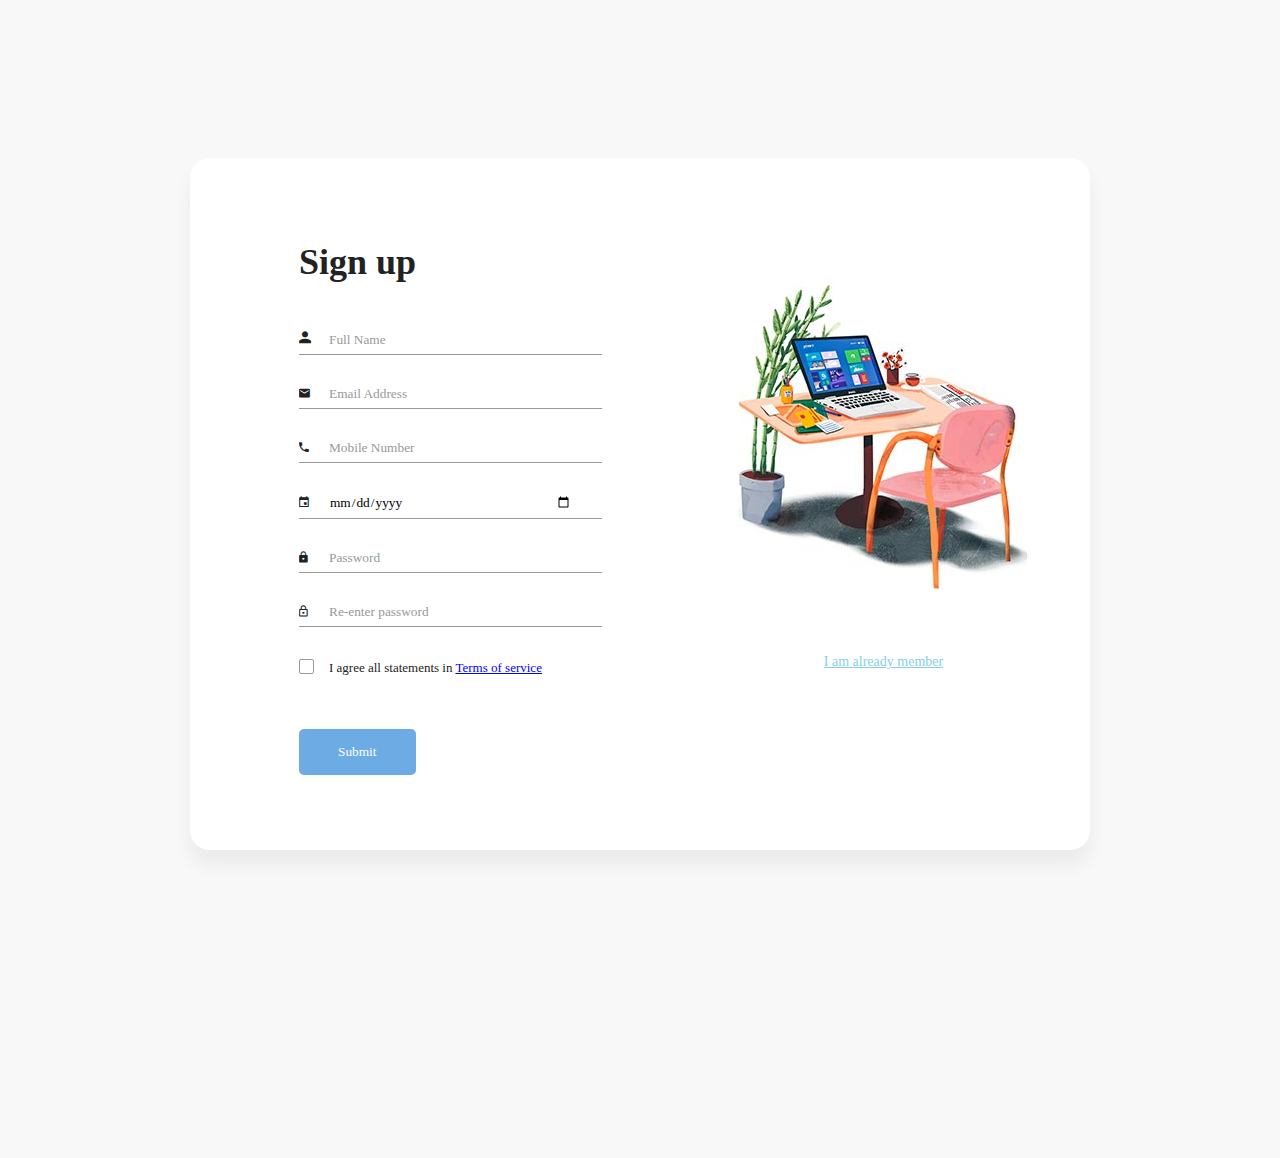
==== index.html @ f8e98ba4 "Rename index1.html to index.html" ====
<!DOCTYPE html>
<html lang="en">
<head>
    <meta charset="UTF-8">
    <meta name="viewport" content="width=device-width, initial-scale=1.0">
    <meta http-equiv="X-UA-Compatible" content="ie=edge">
    <title>Sign Up Form</title>

    
    <link rel="stylesheet" href="fonts/material-icon/css/material-design-iconic-font.min.css">
    
    
    <link rel="stylesheet" href="css/style.css">
   
</head>
<body>
   
    <div class="main">
        <section class="signup">
            <div class="container">
                <div class="signup-content">
                    <div class="signup-form">
                        <h2 class="form-title">Sign up</h2>
                        <form name="register-form"  class="register-form" id="register-form">
                            <div class="form-group" >
                                <label for="name"><i class="zmdi zmdi-account material-icons-name"></i></label>
                                <input type="text" name="name" id="name" placeholder="Full Name"  />
                            </div>
                           
                            <div class="form-group">
                                <label for="email"><i class="zmdi zmdi-email"></i></label>
                                <input type="email" name="email" id="email" placeholder="Email Address"/>
                            </div>
                            <div class="form-group">
                                <label for="number"><i class="zmdi zmdi-phone"></i></label>
                                <input type="number" name="number" id="number" placeholder="Mobile Number"/>
                            </div>
                            <div class="form-group">
                                <label for="date"><i class="zmdi zmdi-calendar"></i></label>
                                <input type="date"   name="date" id="date" placeholder="Date of birth" />
                            </div>
                            <div class="form-group">
                                <label for="pass"><i class="zmdi zmdi-lock"></i></label>
                                <input type="password" name="pass" id="pass" placeholder="Password" />
                            </div>
                            <div class="form-group">
                                <label for="re-pass"><i class="zmdi zmdi-lock-outline"></i></label>
                                <input type="password" name="re_pass" id="re_pass" placeholder="Re-enter password"  />
                            </div>
                            
                            <div class="form-group">
                                <input type="checkbox" name="agree-term" id="agree-term" class="agree-term"/>
                                <label for="agree-term" class="label-agree-term"><span><span></span></span>I agree all statements in  <a href="terms.html" class="term-service">Terms of service</a></label>
                            </div>
                            <div class="form-group form-button">
                                
                                <input type="submit" name="signup" id="signup" class="form-submit"  value="Submit"  onclick="myFunction()"/>
                                
                            </div>
                        </form>
                    </div>
                    <div class="signup-image">
                        <figure><img src="images/signup-image.jpg" alt="sing up image"></figure>
                        <a href="login.html" class="signup-image-link">I am already member</a>
                    </div>
                </div>
            </div>
        </section>
    </div>

    <!-- JS -->
    <script>
        function myFunction()
        {
           
        var name = document.getElementById("name");
        var email = document.getElementById("email");
        var number=document.getElementById("number");
        var terms=document.getElementById("date");
        var password = document.getElementById("pass");
        var repassword= document.getElementById("re_pass");
        var terms= document.getElementById("agree-term");
       
        if (name.value == "") 
        {
            alert("Please enter your name.");
            name.focus();
            event.preventDefault();
        }
        else if (email.value == "") 
        {
        alert("Please enter a valid e-mail address.");
            email.focus();
            event.preventDefault();
        }
        else if (number.value == "") 
        {
        alert("Please enter your mobile.");
            email.focus();
            event.preventDefault();
        }
        else if (number.value.length>10) 
        {
        alert("Please enter a valid mobile number.");
            email.focus();
            event.preventDefault();
        }
        else if (number.value.length<10) 
        {
        alert("Please enter a valid mobile number.");
            email.focus();
            event.preventDefault();
        }
        else if (date.value == "") 
        {
        alert("Please enter date of birth.");
            email.focus();
            event.preventDefault();
        }
        else if (password.value == "") 
        {
            alert("Please enter your password");
            password.focus();
            event.preventDefault();
        }
        else if (repassword.value == "") 
        {
            alert("Please enter your repassword");
            repassword.focus();
            event.preventDefault();
        }
       else if(password.value.length<6)
        {
            alert("Password length must be atleast 8 characters");
            repassword.focus(); 
            event.preventDefault(); 
        }
        else if(password.value!=repassword.value)  
        {   
            alert("Passwords did not match");
            repassword.focus(); 
            event.preventDefault();
        }
        else if(!terms.checked)
        {
            alert('Please accept the terms & service');
            repassword.focus(); 
            event.preventDefault();
        }
       else
        {   

            alert("Welcome "+name.value+", Account created successfully....!");
        }  
    }  
      
    
    </script>
    
</body>
</html>
---- fonts/material-icon/css/material-design-iconic-font.min.css ----
@font-face{font-family:Material-Design-Iconic-Font;src:url(../fonts/Material-Design-Iconic-Font.woff2?v=2.2.0) format('woff2'),url(../fonts/Material-Design-Iconic-Font.woff?v=2.2.0) format('woff'),url(../fonts/Material-Design-Iconic-Font.ttf?v=2.2.0) format('truetype')}.zmdi{display:inline-block;font:normal normal normal 14px/1 'Material-Design-Iconic-Font';font-size:inherit;text-rendering:auto;-webkit-font-smoothing:antialiased;-moz-osx-font-smoothing:grayscale}.zmdi-hc-lg{font-size:1.33333333em;line-height:.75em;vertical-align:-15%}.zmdi-hc-2x{font-size:2em}.zmdi-hc-3x{font-size:3em}.zmdi-hc-4x{font-size:4em}.zmdi-hc-5x{font-size:5em}.zmdi-hc-fw{width:1.28571429em;text-align:center}.zmdi-hc-ul{padding-left:0;margin-left:2.14285714em;list-style-type:none}.zmdi-hc-ul>li{position:relative}.zmdi-hc-li{position:absolute;left:-2.14285714em;width:2.14285714em;top:.14285714em;text-align:center}.zmdi-hc-li.zmdi-hc-lg{left:-1.85714286em}.zmdi-hc-border{padding:.1em .25em;border:solid .1em #9e9e9e;border-radius:2px}.zmdi-hc-border-circle{padding:.1em .25em;border:solid .1em #9e9e9e;border-radius:50%}.zmdi.pull-left{float:left;margin-right:.15em}.zmdi.pull-right{float:right;margin-left:.15em}.zmdi-hc-spin{-webkit-animation:zmdi-spin 1.5s infinite linear;animation:zmdi-spin 1.5s infinite linear}.zmdi-hc-spin-reverse{-webkit-animation:zmdi-spin-reverse 1.5s infinite linear;animation:zmdi-spin-reverse 1.5s infinite linear}@-webkit-keyframes zmdi-spin{0%{-webkit-transform:rotate(0deg);transform:rotate(0deg)}100%{-webkit-transform:rotate(359deg);transform:rotate(359deg)}}@keyframes zmdi-spin{0%{-webkit-transform:rotate(0deg);transform:rotate(0deg)}100%{-webkit-transform:rotate(359deg);transform:rotate(359deg)}}@-webkit-keyframes zmdi-spin-reverse{0%{-webkit-transform:rotate(0deg);transform:rotate(0deg)}100%{-webkit-transform:rotate(-359deg);transform:rotate(-359deg)}}@keyframes zmdi-spin-reverse{0%{-webkit-transform:rotate(0deg);transform:rotate(0deg)}100%{-webkit-transform:rotate(-359deg);transform:rotate(-359deg)}}.zmdi-hc-rotate-90{-webkit-transform:rotate(90deg);-ms-transform:rotate(90deg);transform:rotate(90deg)}.zmdi-hc-rotate-180{-webkit-transform:rotate(180deg);-ms-transform:rotate(180deg);transform:rotate(180deg)}.zmdi-hc-rotate-270{-webkit-transform:rotate(270deg);-ms-transform:rotate(270deg);transform:rotate(270deg)}.zmdi-hc-flip-horizontal{-webkit-transform:scale(-1,1);-ms-transform:scale(-1,1);transform:scale(-1,1)}.zmdi-hc-flip-vertical{-webkit-transform:scale(1,-1);-ms-transform:scale(1,-1);transform:scale(1,-1)}.zmdi-hc-stack{position:relative;display:inline-block;width:2em;height:2em;line-height:2em;vertical-align:middle}.zmdi-hc-stack-1x,.zmdi-hc-stack-2x{position:absolute;left:0;width:100%;text-align:center}.zmdi-hc-stack-1x{line-height:inherit}.zmdi-hc-stack-2x{font-size:2em}.zmdi-hc-inverse{color:#fff}.zmdi-3d-rotation:before{content:'\f101'}.zmdi-airplane-off:before{content:'\f102'}.zmdi-airplane:before{content:'\f103'}.zmdi-album:before{content:'\f104'}.zmdi-archive:before{content:'\f105'}.zmdi-assignment-account:before{content:'\f106'}.zmdi-assignment-alert:before{content:'\f107'}.zmdi-assignment-check:before{content:'\f108'}.zmdi-assignment-o:before{content:'\f109'}.zmdi-assignment-return:before{content:'\f10a'}.zmdi-assignment-returned:before{content:'\f10b'}.zmdi-assignment:before{content:'\f10c'}.zmdi-attachment-alt:before{content:'\f10d'}.zmdi-attachment:before{content:'\f10e'}.zmdi-audio:before{content:'\f10f'}.zmdi-badge-check:before{content:'\f110'}.zmdi-balance-wallet:before{content:'\f111'}.zmdi-balance:before{content:'\f112'}.zmdi-battery-alert:before{content:'\f113'}.zmdi-battery-flash:before{content:'\f114'}.zmdi-battery-unknown:before{content:'\f115'}.zmdi-battery:before{content:'\f116'}.zmdi-bike:before{content:'\f117'}.zmdi-block-alt:before{content:'\f118'}.zmdi-block:before{content:'\f119'}.zmdi-boat:before{content:'\f11a'}.zmdi-book-image:before{content:'\f11b'}.zmdi-book:before{content:'\f11c'}.zmdi-bookmark-outline:before{content:'\f11d'}.zmdi-bookmark:before{content:'\f11e'}.zmdi-brush:before{content:'\f11f'}.zmdi-bug:before{content:'\f120'}.zmdi-bus:before{content:'\f121'}.zmdi-cake:before{content:'\f122'}.zmdi-car-taxi:before{content:'\f123'}.zmdi-car-wash:before{content:'\f124'}.zmdi-car:before{content:'\f125'}.zmdi-card-giftcard:before{content:'\f126'}.zmdi-card-membership:before{content:'\f127'}.zmdi-card-travel:before{content:'\f128'}.zmdi-card:before{content:'\f129'}.zmdi-case-check:before{content:'\f12a'}.zmdi-case-download:before{content:'\f12b'}.zmdi-case-play:before{content:'\f12c'}.zmdi-case:before{content:'\f12d'}.zmdi-cast-connected:before{content:'\f12e'}.zmdi-cast:before{content:'\f12f'}.zmdi-chart-donut:before{content:'\f130'}.zmdi-chart:before{content:'\f131'}.zmdi-city-alt:before{content:'\f132'}.zmdi-city:before{content:'\f133'}.zmdi-close-circle-o:before{content:'\f134'}.zmdi-close-circle:before{content:'\f135'}.zmdi-close:before{content:'\f136'}.zmdi-cocktail:before{content:'\f137'}.zmdi-code-setting:before{content:'\f138'}.zmdi-code-smartphone:before{content:'\f139'}.zmdi-code:before{content:'\f13a'}.zmdi-coffee:before{content:'\f13b'}.zmdi-collection-bookmark:before{content:'\f13c'}.zmdi-collection-case-play:before{content:'\f13d'}.zmdi-collection-folder-image:before{content:'\f13e'}.zmdi-collection-image-o:before{content:'\f13f'}.zmdi-collection-image:before{content:'\f140'}.zmdi-collection-item-1:before{content:'\f141'}.zmdi-collection-item-2:before{content:'\f142'}.zmdi-collection-item-3:before{content:'\f143'}.zmdi-collection-item-4:before{content:'\f144'}.zmdi-collection-item-5:before{content:'\f145'}.zmdi-collection-item-6:before{content:'\f146'}.zmdi-collection-item-7:before{content:'\f147'}.zmdi-collection-item-8:before{content:'\f148'}.zmdi-collection-item-9-plus:before{content:'\f149'}.zmdi-collection-item-9:before{content:'\f14a'}.zmdi-collection-item:before{content:'\f14b'}.zmdi-collection-music:before{content:'\f14c'}.zmdi-collection-pdf:before{content:'\f14d'}.zmdi-collection-plus:before{content:'\f14e'}.zmdi-collection-speaker:before{content:'\f14f'}.zmdi-collection-text:before{content:'\f150'}.zmdi-collection-video:before{content:'\f151'}.zmdi-compass:before{content:'\f152'}.zmdi-cutlery:before{content:'\f153'}.zmdi-delete:before{content:'\f154'}.zmdi-dialpad:before{content:'\f155'}.zmdi-dns:before{content:'\f156'}.zmdi-drink:before{content:'\f157'}.zmdi-edit:before{content:'\f158'}.zmdi-email-open:before{content:'\f159'}.zmdi-email:before{content:'\f15a'}.zmdi-eye-off:before{content:'\f15b'}.zmdi-eye:before{content:'\f15c'}.zmdi-eyedropper:before{content:'\f15d'}.zmdi-favorite-outline:before{content:'\f15e'}.zmdi-favorite:before{content:'\f15f'}.zmdi-filter-list:before{content:'\f160'}.zmdi-fire:before{content:'\f161'}.zmdi-flag:before{content:'\f162'}.zmdi-flare:before{content:'\f163'}.zmdi-flash-auto:before{content:'\f164'}.zmdi-flash-off:before{content:'\f165'}.zmdi-flash:before{content:'\f166'}.zmdi-flip:before{content:'\f167'}.zmdi-flower-alt:before{content:'\f168'}.zmdi-flower:before{content:'\f169'}.zmdi-font:before{content:'\f16a'}.zmdi-fullscreen-alt:before{content:'\f16b'}.zmdi-fullscreen-exit:before{content:'\f16c'}.zmdi-fullscreen:before{content:'\f16d'}.zmdi-functions:before{content:'\f16e'}.zmdi-gas-station:before{content:'\f16f'}.zmdi-gesture:before{content:'\f170'}.zmdi-globe-alt:before{content:'\f171'}.zmdi-globe-lock:before{content:'\f172'}.zmdi-globe:before{content:'\f173'}.zmdi-graduation-cap:before{content:'\f174'}.zmdi-home:before{content:'\f175'}.zmdi-hospital-alt:before{content:'\f176'}.zmdi-hospital:before{content:'\f177'}.zmdi-hotel:before{content:'\f178'}.zmdi-hourglass-alt:before{content:'\f179'}.zmdi-hourglass-outline:before{content:'\f17a'}.zmdi-hourglass:before{content:'\f17b'}.zmdi-http:before{content:'\f17c'}.zmdi-image-alt:before{content:'\f17d'}.zmdi-image-o:before{content:'\f17e'}.zmdi-image:before{content:'\f17f'}.zmdi-inbox:before{content:'\f180'}.zmdi-invert-colors-off:before{content:'\f181'}.zmdi-invert-colors:before{content:'\f182'}.zmdi-key:before{content:'\f183'}.zmdi-label-alt-outline:before{content:'\f184'}.zmdi-label-alt:before{content:'\f185'}.zmdi-label-heart:before{content:'\f186'}.zmdi-label:before{content:'\f187'}.zmdi-labels:before{content:'\f188'}.zmdi-lamp:before{content:'\f189'}.zmdi-landscape:before{content:'\f18a'}.zmdi-layers-off:before{content:'\f18b'}.zmdi-layers:before{content:'\f18c'}.zmdi-library:before{content:'\f18d'}.zmdi-link:before{content:'\f18e'}.zmdi-lock-open:before{content:'\f18f'}.zmdi-lock-outline:before{content:'\f190'}.zmdi-lock:before{content:'\f191'}.zmdi-mail-reply-all:before{content:'\f192'}.zmdi-mail-reply:before{content:'\f193'}.zmdi-mail-send:before{content:'\f194'}.zmdi-mall:before{content:'\f195'}.zmdi-map:before{content:'\f196'}.zmdi-menu:before{content:'\f197'}.zmdi-money-box:before{content:'\f198'}.zmdi-money-off:before{content:'\f199'}.zmdi-money:before{content:'\f19a'}.zmdi-more-vert:before{content:'\f19b'}.zmdi-more:before{content:'\f19c'}.zmdi-movie-alt:before{content:'\f19d'}.zmdi-movie:before{content:'\f19e'}.zmdi-nature-people:before{content:'\f19f'}.zmdi-nature:before{content:'\f1a0'}.zmdi-navigation:before{content:'\f1a1'}.zmdi-open-in-browser:before{content:'\f1a2'}.zmdi-open-in-new:before{content:'\f1a3'}.zmdi-palette:before{content:'\f1a4'}.zmdi-parking:before{content:'\f1a5'}.zmdi-pin-account:before{content:'\f1a6'}.zmdi-pin-assistant:before{content:'\f1a7'}.zmdi-pin-drop:before{content:'\f1a8'}.zmdi-pin-help:before{content:'\f1a9'}.zmdi-pin-off:before{content:'\f1aa'}.zmdi-pin:before{content:'\f1ab'}.zmdi-pizza:before{content:'\f1ac'}.zmdi-plaster:before{content:'\f1ad'}.zmdi-power-setting:before{content:'\f1ae'}.zmdi-power:before{content:'\f1af'}.zmdi-print:before{content:'\f1b0'}.zmdi-puzzle-piece:before{content:'\f1b1'}.zmdi-quote:before{content:'\f1b2'}.zmdi-railway:before{content:'\f1b3'}.zmdi-receipt:before{content:'\f1b4'}.zmdi-refresh-alt:before{content:'\f1b5'}.zmdi-refresh-sync-alert:before{content:'\f1b6'}.zmdi-refresh-sync-off:before{content:'\f1b7'}.zmdi-refresh-sync:before{content:'\f1b8'}.zmdi-refresh:before{content:'\f1b9'}.zmdi-roller:before{content:'\f1ba'}.zmdi-ruler:before{content:'\f1bb'}.zmdi-scissors:before{content:'\f1bc'}.zmdi-screen-rotation-lock:before{content:'\f1bd'}.zmdi-screen-rotation:before{content:'\f1be'}.zmdi-search-for:before{content:'\f1bf'}.zmdi-search-in-file:before{content:'\f1c0'}.zmdi-search-in-page:before{content:'\f1c1'}.zmdi-search-replace:before{content:'\f1c2'}.zmdi-search:before{content:'\f1c3'}.zmdi-seat:before{content:'\f1c4'}.zmdi-settings-square:before{content:'\f1c5'}.zmdi-settings:before{content:'\f1c6'}.zmdi-shield-check:before{content:'\f1c7'}.zmdi-shield-security:before{content:'\f1c8'}.zmdi-shopping-basket:before{content:'\f1c9'}.zmdi-shopping-cart-plus:before{content:'\f1ca'}.zmdi-shopping-cart:before{content:'\f1cb'}.zmdi-sign-in:before{content:'\f1cc'}.zmdi-sort-amount-asc:before{content:'\f1cd'}.zmdi-sort-amount-desc:before{content:'\f1ce'}.zmdi-sort-asc:before{content:'\f1cf'}.zmdi-sort-desc:before{content:'\f1d0'}.zmdi-spellcheck:before{content:'\f1d1'}.zmdi-storage:before{content:'\f1d2'}.zmdi-store-24:before{content:'\f1d3'}.zmdi-store:before{content:'\f1d4'}.zmdi-subway:before{content:'\f1d5'}.zmdi-sun:before{content:'\f1d6'}.zmdi-tab-unselected:before{content:'\f1d7'}.zmdi-tab:before{content:'\f1d8'}.zmdi-tag-close:before{content:'\f1d9'}.zmdi-tag-more:before{content:'\f1da'}.zmdi-tag:before{content:'\f1db'}.zmdi-thumb-down:before{content:'\f1dc'}.zmdi-thumb-up-down:before{content:'\f1dd'}.zmdi-thumb-up:before{content:'\f1de'}.zmdi-ticket-star:before{content:'\f1df'}.zmdi-toll:before{content:'\f1e0'}.zmdi-toys:before{content:'\f1e1'}.zmdi-traffic:before{content:'\f1e2'}.zmdi-translate:before{content:'\f1e3'}.zmdi-triangle-down:before{content:'\f1e4'}.zmdi-triangle-up:before{content:'\f1e5'}.zmdi-truck:before{content:'\f1e6'}.zmdi-turning-sign:before{content:'\f1e7'}.zmdi-wallpaper:before{content:'\f1e8'}.zmdi-washing-machine:before{content:'\f1e9'}.zmdi-window-maximize:before{content:'\f1ea'}.zmdi-window-minimize:before{content:'\f1eb'}.zmdi-window-restore:before{content:'\f1ec'}.zmdi-wrench:before{content:'\f1ed'}.zmdi-zoom-in:before{content:'\f1ee'}.zmdi-zoom-out:before{content:'\f1ef'}.zmdi-alert-circle-o:before{content:'\f1f0'}.zmdi-alert-circle:before{content:'\f1f1'}.zmdi-alert-octagon:before{content:'\f1f2'}.zmdi-alert-polygon:before{content:'\f1f3'}.zmdi-alert-triangle:before{content:'\f1f4'}.zmdi-help-outline:before{content:'\f1f5'}.zmdi-help:before{content:'\f1f6'}.zmdi-info-outline:before{content:'\f1f7'}.zmdi-info:before{content:'\f1f8'}.zmdi-notifications-active:before{content:'\f1f9'}.zmdi-notifications-add:before{content:'\f1fa'}.zmdi-notifications-none:before{content:'\f1fb'}.zmdi-notifications-off:before{content:'\f1fc'}.zmdi-notifications-paused:before{content:'\f1fd'}.zmdi-notifications:before{content:'\f1fe'}.zmdi-account-add:before{content:'\f1ff'}.zmdi-account-box-mail:before{content:'\f200'}.zmdi-account-box-o:before{content:'\f201'}.zmdi-account-box-phone:before{content:'\f202'}.zmdi-account-box:before{content:'\f203'}.zmdi-account-calendar:before{content:'\f204'}.zmdi-account-circle:before{content:'\f205'}.zmdi-account-o:before{content:'\f206'}.zmdi-account:before{content:'\f207'}.zmdi-accounts-add:before{content:'\f208'}.zmdi-accounts-alt:before{content:'\f209'}.zmdi-accounts-list-alt:before{content:'\f20a'}.zmdi-accounts-list:before{content:'\f20b'}.zmdi-accounts-outline:before{content:'\f20c'}.zmdi-accounts:before{content:'\f20d'}.zmdi-face:before{content:'\f20e'}.zmdi-female:before{content:'\f20f'}.zmdi-male-alt:before{content:'\f210'}.zmdi-male-female:before{content:'\f211'}.zmdi-male:before{content:'\f212'}.zmdi-mood-bad:before{content:'\f213'}.zmdi-mood:before{content:'\f214'}.zmdi-run:before{content:'\f215'}.zmdi-walk:before{content:'\f216'}.zmdi-cloud-box:before{content:'\f217'}.zmdi-cloud-circle:before{content:'\f218'}.zmdi-cloud-done:before{content:'\f219'}.zmdi-cloud-download:before{content:'\f21a'}.zmdi-cloud-off:before{content:'\f21b'}.zmdi-cloud-outline-alt:before{content:'\f21c'}.zmdi-cloud-outline:before{content:'\f21d'}.zmdi-cloud-upload:before{content:'\f21e'}.zmdi-cloud:before{content:'\f21f'}.zmdi-download:before{content:'\f220'}.zmdi-file-plus:before{content:'\f221'}.zmdi-file-text:before{content:'\f222'}.zmdi-file:before{content:'\f223'}.zmdi-folder-outline:before{content:'\f224'}.zmdi-folder-person:before{content:'\f225'}.zmdi-folder-star-alt:before{content:'\f226'}.zmdi-folder-star:before{content:'\f227'}.zmdi-folder:before{content:'\f228'}.zmdi-gif:before{content:'\f229'}.zmdi-upload:before{content:'\f22a'}.zmdi-border-all:before{content:'\f22b'}.zmdi-border-bottom:before{content:'\f22c'}.zmdi-border-clear:before{content:'\f22d'}.zmdi-border-color:before{content:'\f22e'}.zmdi-border-horizontal:before{content:'\f22f'}.zmdi-border-inner:before{content:'\f230'}.zmdi-border-left:before{content:'\f231'}.zmdi-border-outer:before{content:'\f232'}.zmdi-border-right:before{content:'\f233'}.zmdi-border-style:before{content:'\f234'}.zmdi-border-top:before{content:'\f235'}.zmdi-border-vertical:before{content:'\f236'}.zmdi-copy:before{content:'\f237'}.zmdi-crop:before{content:'\f238'}.zmdi-format-align-center:before{content:'\f239'}.zmdi-format-align-justify:before{content:'\f23a'}.zmdi-format-align-left:before{content:'\f23b'}.zmdi-format-align-right:before{content:'\f23c'}.zmdi-format-bold:before{content:'\f23d'}.zmdi-format-clear-all:before{content:'\f23e'}.zmdi-format-clear:before{content:'\f23f'}.zmdi-format-color-fill:before{content:'\f240'}.zmdi-format-color-reset:before{content:'\f241'}.zmdi-format-color-text:before{content:'\f242'}.zmdi-format-indent-decrease:before{content:'\f243'}.zmdi-format-indent-increase:before{content:'\f244'}.zmdi-format-italic:before{content:'\f245'}.zmdi-format-line-spacing:before{content:'\f246'}.zmdi-format-list-bulleted:before{content:'\f247'}.zmdi-format-list-numbered:before{content:'\f248'}.zmdi-format-ltr:before{content:'\f249'}.zmdi-format-rtl:before{content:'\f24a'}.zmdi-format-size:before{content:'\f24b'}.zmdi-format-strikethrough-s:before{content:'\f24c'}.zmdi-format-strikethrough:before{content:'\f24d'}.zmdi-format-subject:before{content:'\f24e'}.zmdi-format-underlined:before{content:'\f24f'}.zmdi-format-valign-bottom:before{content:'\f250'}.zmdi-format-valign-center:before{content:'\f251'}.zmdi-format-valign-top:before{content:'\f252'}.zmdi-redo:before{content:'\f253'}.zmdi-select-all:before{content:'\f254'}.zmdi-space-bar:before{content:'\f255'}.zmdi-text-format:before{content:'\f256'}.zmdi-transform:before{content:'\f257'}.zmdi-undo:before{content:'\f258'}.zmdi-wrap-text:before{content:'\f259'}.zmdi-comment-alert:before{content:'\f25a'}.zmdi-comment-alt-text:before{content:'\f25b'}.zmdi-comment-alt:before{content:'\f25c'}.zmdi-comment-edit:before{content:'\f25d'}.zmdi-comment-image:before{content:'\f25e'}.zmdi-comment-list:before{content:'\f25f'}.zmdi-comment-more:before{content:'\f260'}.zmdi-comment-outline:before{content:'\f261'}.zmdi-comment-text-alt:before{content:'\f262'}.zmdi-comment-text:before{content:'\f263'}.zmdi-comment-video:before{content:'\f264'}.zmdi-comment:before{content:'\f265'}.zmdi-comments:before{content:'\f266'}.zmdi-check-all:before{content:'\f267'}.zmdi-check-circle-u:before{content:'\f268'}.zmdi-check-circle:before{content:'\f269'}.zmdi-check-square:before{content:'\f26a'}.zmdi-check:before{content:'\f26b'}.zmdi-circle-o:before{content:'\f26c'}.zmdi-circle:before{content:'\f26d'}.zmdi-dot-circle-alt:before{content:'\f26e'}.zmdi-dot-circle:before{content:'\f26f'}.zmdi-minus-circle-outline:before{content:'\f270'}.zmdi-minus-circle:before{content:'\f271'}.zmdi-minus-square:before{content:'\f272'}.zmdi-minus:before{content:'\f273'}.zmdi-plus-circle-o-duplicate:before{content:'\f274'}.zmdi-plus-circle-o:before{content:'\f275'}.zmdi-plus-circle:before{content:'\f276'}.zmdi-plus-square:before{content:'\f277'}.zmdi-plus:before{content:'\f278'}.zmdi-square-o:before{content:'\f279'}.zmdi-star-circle:before{content:'\f27a'}.zmdi-star-half:before{content:'\f27b'}.zmdi-star-outline:before{content:'\f27c'}.zmdi-star:before{content:'\f27d'}.zmdi-bluetooth-connected:before{content:'\f27e'}.zmdi-bluetooth-off:before{content:'\f27f'}.zmdi-bluetooth-search:before{content:'\f280'}.zmdi-bluetooth-setting:before{content:'\f281'}.zmdi-bluetooth:before{content:'\f282'}.zmdi-camera-add:before{content:'\f283'}.zmdi-camera-alt:before{content:'\f284'}.zmdi-camera-bw:before{content:'\f285'}.zmdi-camera-front:before{content:'\f286'}.zmdi-camera-mic:before{content:'\f287'}.zmdi-camera-party-mode:before{content:'\f288'}.zmdi-camera-rear:before{content:'\f289'}.zmdi-camera-roll:before{content:'\f28a'}.zmdi-camera-switch:before{content:'\f28b'}.zmdi-camera:before{content:'\f28c'}.zmdi-card-alert:before{content:'\f28d'}.zmdi-card-off:before{content:'\f28e'}.zmdi-card-sd:before{content:'\f28f'}.zmdi-card-sim:before{content:'\f290'}.zmdi-desktop-mac:before{content:'\f291'}.zmdi-desktop-windows:before{content:'\f292'}.zmdi-device-hub:before{content:'\f293'}.zmdi-devices-off:before{content:'\f294'}.zmdi-devices:before{content:'\f295'}.zmdi-dock:before{content:'\f296'}.zmdi-floppy:before{content:'\f297'}.zmdi-gamepad:before{content:'\f298'}.zmdi-gps-dot:before{content:'\f299'}.zmdi-gps-off:before{content:'\f29a'}.zmdi-gps:before{content:'\f29b'}.zmdi-headset-mic:before{content:'\f29c'}.zmdi-headset:before{content:'\f29d'}.zmdi-input-antenna:before{content:'\f29e'}.zmdi-input-composite:before{content:'\f29f'}.zmdi-input-hdmi:before{content:'\f2a0'}.zmdi-input-power:before{content:'\f2a1'}.zmdi-input-svideo:before{content:'\f2a2'}.zmdi-keyboard-hide:before{content:'\f2a3'}.zmdi-keyboard:before{content:'\f2a4'}.zmdi-laptop-chromebook:before{content:'\f2a5'}.zmdi-laptop-mac:before{content:'\f2a6'}.zmdi-laptop:before{content:'\f2a7'}.zmdi-mic-off:before{content:'\f2a8'}.zmdi-mic-outline:before{content:'\f2a9'}.zmdi-mic-setting:before{content:'\f2aa'}.zmdi-mic:before{content:'\f2ab'}.zmdi-mouse:before{content:'\f2ac'}.zmdi-network-alert:before{content:'\f2ad'}.zmdi-network-locked:before{content:'\f2ae'}.zmdi-network-off:before{content:'\f2af'}.zmdi-network-outline:before{content:'\f2b0'}.zmdi-network-setting:before{content:'\f2b1'}.zmdi-network:before{content:'\f2b2'}.zmdi-phone-bluetooth:before{content:'\f2b3'}.zmdi-phone-end:before{content:'\f2b4'}.zmdi-phone-forwarded:before{content:'\f2b5'}.zmdi-phone-in-talk:before{content:'\f2b6'}.zmdi-phone-locked:before{content:'\f2b7'}.zmdi-phone-missed:before{content:'\f2b8'}.zmdi-phone-msg:before{content:'\f2b9'}.zmdi-phone-paused:before{content:'\f2ba'}.zmdi-phone-ring:before{content:'\f2bb'}.zmdi-phone-setting:before{content:'\f2bc'}.zmdi-phone-sip:before{content:'\f2bd'}.zmdi-phone:before{content:'\f2be'}.zmdi-portable-wifi-changes:before{content:'\f2bf'}.zmdi-portable-wifi-off:before{content:'\f2c0'}.zmdi-portable-wifi:before{content:'\f2c1'}.zmdi-radio:before{content:'\f2c2'}.zmdi-reader:before{content:'\f2c3'}.zmdi-remote-control-alt:before{content:'\f2c4'}.zmdi-remote-control:before{content:'\f2c5'}.zmdi-router:before{content:'\f2c6'}.zmdi-scanner:before{content:'\f2c7'}.zmdi-smartphone-android:before{content:'\f2c8'}.zmdi-smartphone-download:before{content:'\f2c9'}.zmdi-smartphone-erase:before{content:'\f2ca'}.zmdi-smartphone-info:before{content:'\f2cb'}.zmdi-smartphone-iphone:before{content:'\f2cc'}.zmdi-smartphone-landscape-lock:before{content:'\f2cd'}.zmdi-smartphone-landscape:before{content:'\f2ce'}.zmdi-smartphone-lock:before{content:'\f2cf'}.zmdi-smartphone-portrait-lock:before{content:'\f2d0'}.zmdi-smartphone-ring:before{content:'\f2d1'}.zmdi-smartphone-setting:before{content:'\f2d2'}.zmdi-smartphone-setup:before{content:'\f2d3'}.zmdi-smartphone:before{content:'\f2d4'}.zmdi-speaker:before{content:'\f2d5'}.zmdi-tablet-android:before{content:'\f2d6'}.zmdi-tablet-mac:before{content:'\f2d7'}.zmdi-tablet:before{content:'\f2d8'}.zmdi-tv-alt-play:before{content:'\f2d9'}.zmdi-tv-list:before{content:'\f2da'}.zmdi-tv-play:before{content:'\f2db'}.zmdi-tv:before{content:'\f2dc'}.zmdi-usb:before{content:'\f2dd'}.zmdi-videocam-off:before{content:'\f2de'}.zmdi-videocam-switch:before{content:'\f2df'}.zmdi-videocam:before{content:'\f2e0'}.zmdi-watch:before{content:'\f2e1'}.zmdi-wifi-alt-2:before{content:'\f2e2'}.zmdi-wifi-alt:before{content:'\f2e3'}.zmdi-wifi-info:before{content:'\f2e4'}.zmdi-wifi-lock:before{content:'\f2e5'}.zmdi-wifi-off:before{content:'\f2e6'}.zmdi-wifi-outline:before{content:'\f2e7'}.zmdi-wifi:before{content:'\f2e8'}.zmdi-arrow-left-bottom:before{content:'\f2e9'}.zmdi-arrow-left:before{content:'\f2ea'}.zmdi-arrow-merge:before{content:'\f2eb'}.zmdi-arrow-missed:before{content:'\f2ec'}.zmdi-arrow-right-top:before{content:'\f2ed'}.zmdi-arrow-right:before{content:'\f2ee'}.zmdi-arrow-split:before{content:'\f2ef'}.zmdi-arrows:before{content:'\f2f0'}.zmdi-caret-down-circle:before{content:'\f2f1'}.zmdi-caret-down:before{content:'\f2f2'}.zmdi-caret-left-circle:before{content:'\f2f3'}.zmdi-caret-left:before{content:'\f2f4'}.zmdi-caret-right-circle:before{content:'\f2f5'}.zmdi-caret-right:before{content:'\f2f6'}.zmdi-caret-up-circle:before{content:'\f2f7'}.zmdi-caret-up:before{content:'\f2f8'}.zmdi-chevron-down:before{content:'\f2f9'}.zmdi-chevron-left:before{content:'\f2fa'}.zmdi-chevron-right:before{content:'\f2fb'}.zmdi-chevron-up:before{content:'\f2fc'}.zmdi-forward:before{content:'\f2fd'}.zmdi-long-arrow-down:before{content:'\f2fe'}.zmdi-long-arrow-left:before{content:'\f2ff'}.zmdi-long-arrow-return:before{content:'\f300'}.zmdi-long-arrow-right:before{content:'\f301'}.zmdi-long-arrow-tab:before{content:'\f302'}.zmdi-long-arrow-up:before{content:'\f303'}.zmdi-rotate-ccw:before{content:'\f304'}.zmdi-rotate-cw:before{content:'\f305'}.zmdi-rotate-left:before{content:'\f306'}.zmdi-rotate-right:before{content:'\f307'}.zmdi-square-down:before{content:'\f308'}.zmdi-square-right:before{content:'\f309'}.zmdi-swap-alt:before{content:'\f30a'}.zmdi-swap-vertical-circle:before{content:'\f30b'}.zmdi-swap-vertical:before{content:'\f30c'}.zmdi-swap:before{content:'\f30d'}.zmdi-trending-down:before{content:'\f30e'}.zmdi-trending-flat:before{content:'\f30f'}.zmdi-trending-up:before{content:'\f310'}.zmdi-unfold-less:before{content:'\f311'}.zmdi-unfold-more:before{content:'\f312'}.zmdi-apps:before{content:'\f313'}.zmdi-grid-off:before{content:'\f314'}.zmdi-grid:before{content:'\f315'}.zmdi-view-agenda:before{content:'\f316'}.zmdi-view-array:before{content:'\f317'}.zmdi-view-carousel:before{content:'\f318'}.zmdi-view-column:before{content:'\f319'}.zmdi-view-comfy:before{content:'\f31a'}.zmdi-view-compact:before{content:'\f31b'}.zmdi-view-dashboard:before{content:'\f31c'}.zmdi-view-day:before{content:'\f31d'}.zmdi-view-headline:before{content:'\f31e'}.zmdi-view-list-alt:before{content:'\f31f'}.zmdi-view-list:before{content:'\f320'}.zmdi-view-module:before{content:'\f321'}.zmdi-view-quilt:before{content:'\f322'}.zmdi-view-stream:before{content:'\f323'}.zmdi-view-subtitles:before{content:'\f324'}.zmdi-view-toc:before{content:'\f325'}.zmdi-view-web:before{content:'\f326'}.zmdi-view-week:before{content:'\f327'}.zmdi-widgets:before{content:'\f328'}.zmdi-alarm-check:before{content:'\f329'}.zmdi-alarm-off:before{content:'\f32a'}.zmdi-alarm-plus:before{content:'\f32b'}.zmdi-alarm-snooze:before{content:'\f32c'}.zmdi-alarm:before{content:'\f32d'}.zmdi-calendar-alt:before{content:'\f32e'}.zmdi-calendar-check:before{content:'\f32f'}.zmdi-calendar-close:before{content:'\f330'}.zmdi-calendar-note:before{content:'\f331'}.zmdi-calendar:before{content:'\f332'}.zmdi-time-countdown:before{content:'\f333'}.zmdi-time-interval:before{content:'\f334'}.zmdi-time-restore-setting:before{content:'\f335'}.zmdi-time-restore:before{content:'\f336'}.zmdi-time:before{content:'\f337'}.zmdi-timer-off:before{content:'\f338'}.zmdi-timer:before{content:'\f339'}.zmdi-android-alt:before{content:'\f33a'}.zmdi-android:before{content:'\f33b'}.zmdi-apple:before{content:'\f33c'}.zmdi-behance:before{content:'\f33d'}.zmdi-codepen:before{content:'\f33e'}.zmdi-dribbble:before{content:'\f33f'}.zmdi-dropbox:before{content:'\f340'}.zmdi-evernote:before{content:'\f341'}.zmdi-facebook-box:before{content:'\f342'}.zmdi-facebook:before{content:'\f343'}.zmdi-github-box:before{content:'\f344'}.zmdi-github:before{content:'\f345'}.zmdi-google-drive:before{content:'\f346'}.zmdi-google-earth:before{content:'\f347'}.zmdi-google-glass:before{content:'\f348'}.zmdi-google-maps:before{content:'\f349'}.zmdi-google-pages:before{content:'\f34a'}.zmdi-google-play:before{content:'\f34b'}.zmdi-google-plus-box:before{content:'\f34c'}.zmdi-google-plus:before{content:'\f34d'}.zmdi-google:before{content:'\f34e'}.zmdi-instagram:before{content:'\f34f'}.zmdi-language-css3:before{content:'\f350'}.zmdi-language-html5:before{content:'\f351'}.zmdi-language-javascript:before{content:'\f352'}.zmdi-language-python-alt:before{content:'\f353'}.zmdi-language-python:before{content:'\f354'}.zmdi-lastfm:before{content:'\f355'}.zmdi-linkedin-box:before{content:'\f356'}.zmdi-paypal:before{content:'\f357'}.zmdi-pinterest-box:before{content:'\f358'}.zmdi-pocket:before{content:'\f359'}.zmdi-polymer:before{content:'\f35a'}.zmdi-share:before{content:'\f35b'}.zmdi-stackoverflow:before{content:'\f35c'}.zmdi-steam-square:before{content:'\f35d'}.zmdi-steam:before{content:'\f35e'}.zmdi-twitter-box:before{content:'\f35f'}.zmdi-twitter:before{content:'\f360'}.zmdi-vk:before{content:'\f361'}.zmdi-wikipedia:before{content:'\f362'}.zmdi-windows:before{content:'\f363'}.zmdi-aspect-ratio-alt:before{content:'\f364'}.zmdi-aspect-ratio:before{content:'\f365'}.zmdi-blur-circular:before{content:'\f366'}.zmdi-blur-linear:before{content:'\f367'}.zmdi-blur-off:before{content:'\f368'}.zmdi-blur:before{content:'\f369'}.zmdi-brightness-2:before{content:'\f36a'}.zmdi-brightness-3:before{content:'\f36b'}.zmdi-brightness-4:before{content:'\f36c'}.zmdi-brightness-5:before{content:'\f36d'}.zmdi-brightness-6:before{content:'\f36e'}.zmdi-brightness-7:before{content:'\f36f'}.zmdi-brightness-auto:before{content:'\f370'}.zmdi-brightness-setting:before{content:'\f371'}.zmdi-broken-image:before{content:'\f372'}.zmdi-center-focus-strong:before{content:'\f373'}.zmdi-center-focus-weak:before{content:'\f374'}.zmdi-compare:before{content:'\f375'}.zmdi-crop-16-9:before{content:'\f376'}.zmdi-crop-3-2:before{content:'\f377'}.zmdi-crop-5-4:before{content:'\f378'}.zmdi-crop-7-5:before{content:'\f379'}.zmdi-crop-din:before{content:'\f37a'}.zmdi-crop-free:before{content:'\f37b'}.zmdi-crop-landscape:before{content:'\f37c'}.zmdi-crop-portrait:before{content:'\f37d'}.zmdi-crop-square:before{content:'\f37e'}.zmdi-exposure-alt:before{content:'\f37f'}.zmdi-exposure:before{content:'\f380'}.zmdi-filter-b-and-w:before{content:'\f381'}.zmdi-filter-center-focus:before{content:'\f382'}.zmdi-filter-frames:before{content:'\f383'}.zmdi-filter-tilt-shift:before{content:'\f384'}.zmdi-gradient:before{content:'\f385'}.zmdi-grain:before{content:'\f386'}.zmdi-graphic-eq:before{content:'\f387'}.zmdi-hdr-off:before{content:'\f388'}.zmdi-hdr-strong:before{content:'\f389'}.zmdi-hdr-weak:before{content:'\f38a'}.zmdi-hdr:before{content:'\f38b'}.zmdi-iridescent:before{content:'\f38c'}.zmdi-leak-off:before{content:'\f38d'}.zmdi-leak:before{content:'\f38e'}.zmdi-looks:before{content:'\f38f'}.zmdi-loupe:before{content:'\f390'}.zmdi-panorama-horizontal:before{content:'\f391'}.zmdi-panorama-vertical:before{content:'\f392'}.zmdi-panorama-wide-angle:before{content:'\f393'}.zmdi-photo-size-select-large:before{content:'\f394'}.zmdi-photo-size-select-small:before{content:'\f395'}.zmdi-picture-in-picture:before{content:'\f396'}.zmdi-slideshow:before{content:'\f397'}.zmdi-texture:before{content:'\f398'}.zmdi-tonality:before{content:'\f399'}.zmdi-vignette:before{content:'\f39a'}.zmdi-wb-auto:before{content:'\f39b'}.zmdi-eject-alt:before{content:'\f39c'}.zmdi-eject:before{content:'\f39d'}.zmdi-equalizer:before{content:'\f39e'}.zmdi-fast-forward:before{content:'\f39f'}.zmdi-fast-rewind:before{content:'\f3a0'}.zmdi-forward-10:before{content:'\f3a1'}.zmdi-forward-30:before{content:'\f3a2'}.zmdi-forward-5:before{content:'\f3a3'}.zmdi-hearing:before{content:'\f3a4'}.zmdi-pause-circle-outline:before{content:'\f3a5'}.zmdi-pause-circle:before{content:'\f3a6'}.zmdi-pause:before{content:'\f3a7'}.zmdi-play-circle-outline:before{content:'\f3a8'}.zmdi-play-circle:before{content:'\f3a9'}.zmdi-play:before{content:'\f3aa'}.zmdi-playlist-audio:before{content:'\f3ab'}.zmdi-playlist-plus:before{content:'\f3ac'}.zmdi-repeat-one:before{content:'\f3ad'}.zmdi-repeat:before{content:'\f3ae'}.zmdi-replay-10:before{content:'\f3af'}.zmdi-replay-30:before{content:'\f3b0'}.zmdi-replay-5:before{content:'\f3b1'}.zmdi-replay:before{content:'\f3b2'}.zmdi-shuffle:before{content:'\f3b3'}.zmdi-skip-next:before{content:'\f3b4'}.zmdi-skip-previous:before{content:'\f3b5'}.zmdi-stop:before{content:'\f3b6'}.zmdi-surround-sound:before{content:'\f3b7'}.zmdi-tune:before{content:'\f3b8'}.zmdi-volume-down:before{content:'\f3b9'}.zmdi-volume-mute:before{content:'\f3ba'}.zmdi-volume-off:before{content:'\f3bb'}.zmdi-volume-up:before{content:'\f3bc'}.zmdi-n-1-square:before{content:'\f3bd'}.zmdi-n-2-square:before{content:'\f3be'}.zmdi-n-3-square:before{content:'\f3bf'}.zmdi-n-4-square:before{content:'\f3c0'}.zmdi-n-5-square:before{content:'\f3c1'}.zmdi-n-6-square:before{content:'\f3c2'}.zmdi-neg-1:before{content:'\f3c3'}.zmdi-neg-2:before{content:'\f3c4'}.zmdi-plus-1:before{content:'\f3c5'}.zmdi-plus-2:before{content:'\f3c6'}.zmdi-sec-10:before{content:'\f3c7'}.zmdi-sec-3:before{content:'\f3c8'}.zmdi-zero:before{content:'\f3c9'}.zmdi-airline-seat-flat-angled:before{content:'\f3ca'}.zmdi-airline-seat-flat:before{content:'\f3cb'}.zmdi-airline-seat-individual-suite:before{content:'\f3cc'}.zmdi-airline-seat-legroom-extra:before{content:'\f3cd'}.zmdi-airline-seat-legroom-normal:before{content:'\f3ce'}.zmdi-airline-seat-legroom-reduced:before{content:'\f3cf'}.zmdi-airline-seat-recline-extra:before{content:'\f3d0'}.zmdi-airline-seat-recline-normal:before{content:'\f3d1'}.zmdi-airplay:before{content:'\f3d2'}.zmdi-closed-caption:before{content:'\f3d3'}.zmdi-confirmation-number:before{content:'\f3d4'}.zmdi-developer-board:before{content:'\f3d5'}.zmdi-disc-full:before{content:'\f3d6'}.zmdi-explicit:before{content:'\f3d7'}.zmdi-flight-land:before{content:'\f3d8'}.zmdi-flight-takeoff:before{content:'\f3d9'}.zmdi-flip-to-back:before{content:'\f3da'}.zmdi-flip-to-front:before{content:'\f3db'}.zmdi-group-work:before{content:'\f3dc'}.zmdi-hd:before{content:'\f3dd'}.zmdi-hq:before{content:'\f3de'}.zmdi-markunread-mailbox:before{content:'\f3df'}.zmdi-memory:before{content:'\f3e0'}.zmdi-nfc:before{content:'\f3e1'}.zmdi-play-for-work:before{content:'\f3e2'}.zmdi-power-input:before{content:'\f3e3'}.zmdi-present-to-all:before{content:'\f3e4'}.zmdi-satellite:before{content:'\f3e5'}.zmdi-tap-and-play:before{content:'\f3e6'}.zmdi-vibration:before{content:'\f3e7'}.zmdi-voicemail:before{content:'\f3e8'}.zmdi-group:before{content:'\f3e9'}.zmdi-rss:before{content:'\f3ea'}.zmdi-shape:before{content:'\f3eb'}.zmdi-spinner:before{content:'\f3ec'}.zmdi-ungroup:before{content:'\f3ed'}.zmdi-500px:before{content:'\f3ee'}.zmdi-8tracks:before{content:'\f3ef'}.zmdi-amazon:before{content:'\f3f0'}.zmdi-blogger:before{content:'\f3f1'}.zmdi-delicious:before{content:'\f3f2'}.zmdi-disqus:before{content:'\f3f3'}.zmdi-flattr:before{content:'\f3f4'}.zmdi-flickr:before{content:'\f3f5'}.zmdi-github-alt:before{content:'\f3f6'}.zmdi-google-old:before{content:'\f3f7'}.zmdi-linkedin:before{content:'\f3f8'}.zmdi-odnoklassniki:before{content:'\f3f9'}.zmdi-outlook:before{content:'\f3fa'}.zmdi-paypal-alt:before{content:'\f3fb'}.zmdi-pinterest:before{content:'\f3fc'}.zmdi-playstation:before{content:'\f3fd'}.zmdi-reddit:before{content:'\f3fe'}.zmdi-skype:before{content:'\f3ff'}.zmdi-slideshare:before{content:'\f400'}.zmdi-soundcloud:before{content:'\f401'}.zmdi-tumblr:before{content:'\f402'}.zmdi-twitch:before{content:'\f403'}.zmdi-vimeo:before{content:'\f404'}.zmdi-whatsapp:before{content:'\f405'}.zmdi-xbox:before{content:'\f406'}.zmdi-yahoo:before{content:'\f407'}.zmdi-youtube-play:before{content:'\f408'}.zmdi-youtube:before{content:'\f409'}.zmdi-3d-rotation:before{content:'\f101'}.zmdi-airplane-off:before{content:'\f102'}.zmdi-airplane:before{content:'\f103'}.zmdi-album:before{content:'\f104'}.zmdi-archive:before{content:'\f105'}.zmdi-assignment-account:before{content:'\f106'}.zmdi-assignment-alert:before{content:'\f107'}.zmdi-assignment-check:before{content:'\f108'}.zmdi-assignment-o:before{content:'\f109'}.zmdi-assignment-return:before{content:'\f10a'}.zmdi-assignment-returned:before{content:'\f10b'}.zmdi-assignment:before{content:'\f10c'}.zmdi-attachment-alt:before{content:'\f10d'}.zmdi-attachment:before{content:'\f10e'}.zmdi-audio:before{content:'\f10f'}.zmdi-badge-check:before{content:'\f110'}.zmdi-balance-wallet:before{content:'\f111'}.zmdi-balance:before{content:'\f112'}.zmdi-battery-alert:before{content:'\f113'}.zmdi-battery-flash:before{content:'\f114'}.zmdi-battery-unknown:before{content:'\f115'}.zmdi-battery:before{content:'\f116'}.zmdi-bike:before{content:'\f117'}.zmdi-block-alt:before{content:'\f118'}.zmdi-block:before{content:'\f119'}.zmdi-boat:before{content:'\f11a'}.zmdi-book-image:before{content:'\f11b'}.zmdi-book:before{content:'\f11c'}.zmdi-bookmark-outline:before{content:'\f11d'}.zmdi-bookmark:before{content:'\f11e'}.zmdi-brush:before{content:'\f11f'}.zmdi-bug:before{content:'\f120'}.zmdi-bus:before{content:'\f121'}.zmdi-cake:before{content:'\f122'}.zmdi-car-taxi:before{content:'\f123'}.zmdi-car-wash:before{content:'\f124'}.zmdi-car:before{content:'\f125'}.zmdi-card-giftcard:before{content:'\f126'}.zmdi-card-membership:before{content:'\f127'}.zmdi-card-travel:before{content:'\f128'}.zmdi-card:before{content:'\f129'}.zmdi-case-check:before{content:'\f12a'}.zmdi-case-download:before{content:'\f12b'}.zmdi-case-play:before{content:'\f12c'}.zmdi-case:before{content:'\f12d'}.zmdi-cast-connected:before{content:'\f12e'}.zmdi-cast:before{content:'\f12f'}.zmdi-chart-donut:before{content:'\f130'}.zmdi-chart:before{content:'\f131'}.zmdi-city-alt:before{content:'\f132'}.zmdi-city:before{content:'\f133'}.zmdi-close-circle-o:before{content:'\f134'}.zmdi-close-circle:before{content:'\f135'}.zmdi-close:before{content:'\f136'}.zmdi-cocktail:before{content:'\f137'}.zmdi-code-setting:before{content:'\f138'}.zmdi-code-smartphone:before{content:'\f139'}.zmdi-code:before{content:'\f13a'}.zmdi-coffee:before{content:'\f13b'}.zmdi-collection-bookmark:before{content:'\f13c'}.zmdi-collection-case-play:before{content:'\f13d'}.zmdi-collection-folder-image:before{content:'\f13e'}.zmdi-collection-image-o:before{content:'\f13f'}.zmdi-collection-image:before{content:'\f140'}.zmdi-collection-item-1:before{content:'\f141'}.zmdi-collection-item-2:before{content:'\f142'}.zmdi-collection-item-3:before{content:'\f143'}.zmdi-collection-item-4:before{content:'\f144'}.zmdi-collection-item-5:before{content:'\f145'}.zmdi-collection-item-6:before{content:'\f146'}.zmdi-collection-item-7:before{content:'\f147'}.zmdi-collection-item-8:before{content:'\f148'}.zmdi-collection-item-9-plus:before{content:'\f149'}.zmdi-collection-item-9:before{content:'\f14a'}.zmdi-collection-item:before{content:'\f14b'}.zmdi-collection-music:before{content:'\f14c'}.zmdi-collection-pdf:before{content:'\f14d'}.zmdi-collection-plus:before{content:'\f14e'}.zmdi-collection-speaker:before{content:'\f14f'}.zmdi-collection-text:before{content:'\f150'}.zmdi-collection-video:before{content:'\f151'}.zmdi-compass:before{content:'\f152'}.zmdi-cutlery:before{content:'\f153'}.zmdi-delete:before{content:'\f154'}.zmdi-dialpad:before{content:'\f155'}.zmdi-dns:before{content:'\f156'}.zmdi-drink:before{content:'\f157'}.zmdi-edit:before{content:'\f158'}.zmdi-email-open:before{content:'\f159'}.zmdi-email:before{content:'\f15a'}.zmdi-eye-off:before{content:'\f15b'}.zmdi-eye:before{content:'\f15c'}.zmdi-eyedropper:before{content:'\f15d'}.zmdi-favorite-outline:before{content:'\f15e'}.zmdi-favorite:before{content:'\f15f'}.zmdi-filter-list:before{content:'\f160'}.zmdi-fire:before{content:'\f161'}.zmdi-flag:before{content:'\f162'}.zmdi-flare:before{content:'\f163'}.zmdi-flash-auto:before{content:'\f164'}.zmdi-flash-off:before{content:'\f165'}.zmdi-flash:before{content:'\f166'}.zmdi-flip:before{content:'\f167'}.zmdi-flower-alt:before{content:'\f168'}.zmdi-flower:before{content:'\f169'}.zmdi-font:before{content:'\f16a'}.zmdi-fullscreen-alt:before{content:'\f16b'}.zmdi-fullscreen-exit:before{content:'\f16c'}.zmdi-fullscreen:before{content:'\f16d'}.zmdi-functions:before{content:'\f16e'}.zmdi-gas-station:before{content:'\f16f'}.zmdi-gesture:before{content:'\f170'}.zmdi-globe-alt:before{content:'\f171'}.zmdi-globe-lock:before{content:'\f172'}.zmdi-globe:before{content:'\f173'}.zmdi-graduation-cap:before{content:'\f174'}.zmdi-home:before{content:'\f175'}.zmdi-hospital-alt:before{content:'\f176'}.zmdi-hospital:before{content:'\f177'}.zmdi-hotel:before{content:'\f178'}.zmdi-hourglass-alt:before{content:'\f179'}.zmdi-hourglass-outline:before{content:'\f17a'}.zmdi-hourglass:before{content:'\f17b'}.zmdi-http:before{content:'\f17c'}.zmdi-image-alt:before{content:'\f17d'}.zmdi-image-o:before{content:'\f17e'}.zmdi-image:before{content:'\f17f'}.zmdi-inbox:before{content:'\f180'}.zmdi-invert-colors-off:before{content:'\f181'}.zmdi-invert-colors:before{content:'\f182'}.zmdi-key:before{content:'\f183'}.zmdi-label-alt-outline:before{content:'\f184'}.zmdi-label-alt:before{content:'\f185'}.zmdi-label-heart:before{content:'\f186'}.zmdi-label:before{content:'\f187'}.zmdi-labels:before{content:'\f188'}.zmdi-lamp:before{content:'\f189'}.zmdi-landscape:before{content:'\f18a'}.zmdi-layers-off:before{content:'\f18b'}.zmdi-layers:before{content:'\f18c'}.zmdi-library:before{content:'\f18d'}.zmdi-link:before{content:'\f18e'}.zmdi-lock-open:before{content:'\f18f'}.zmdi-lock-outline:before{content:'\f190'}.zmdi-lock:before{content:'\f191'}.zmdi-mail-reply-all:before{content:'\f192'}.zmdi-mail-reply:before{content:'\f193'}.zmdi-mail-send:before{content:'\f194'}.zmdi-mall:before{content:'\f195'}.zmdi-map:before{content:'\f196'}.zmdi-menu:before{content:'\f197'}.zmdi-money-box:before{content:'\f198'}.zmdi-money-off:before{content:'\f199'}.zmdi-money:before{content:'\f19a'}.zmdi-more-vert:before{content:'\f19b'}.zmdi-more:before{content:'\f19c'}.zmdi-movie-alt:before{content:'\f19d'}.zmdi-movie:before{content:'\f19e'}.zmdi-nature-people:before{content:'\f19f'}.zmdi-nature:before{content:'\f1a0'}.zmdi-navigation:before{content:'\f1a1'}.zmdi-open-in-browser:before{content:'\f1a2'}.zmdi-open-in-new:before{content:'\f1a3'}.zmdi-palette:before{content:'\f1a4'}.zmdi-parking:before{content:'\f1a5'}.zmdi-pin-account:before{content:'\f1a6'}.zmdi-pin-assistant:before{content:'\f1a7'}.zmdi-pin-drop:before{content:'\f1a8'}.zmdi-pin-help:before{content:'\f1a9'}.zmdi-pin-off:before{content:'\f1aa'}.zmdi-pin:before{content:'\f1ab'}.zmdi-pizza:before{content:'\f1ac'}.zmdi-plaster:before{content:'\f1ad'}.zmdi-power-setting:before{content:'\f1ae'}.zmdi-power:before{content:'\f1af'}.zmdi-print:before{content:'\f1b0'}.zmdi-puzzle-piece:before{content:'\f1b1'}.zmdi-quote:before{content:'\f1b2'}.zmdi-railway:before{content:'\f1b3'}.zmdi-receipt:before{content:'\f1b4'}.zmdi-refresh-alt:before{content:'\f1b5'}.zmdi-refresh-sync-alert:before{content:'\f1b6'}.zmdi-refresh-sync-off:before{content:'\f1b7'}.zmdi-refresh-sync:before{content:'\f1b8'}.zmdi-refresh:before{content:'\f1b9'}.zmdi-roller:before{content:'\f1ba'}.zmdi-ruler:before{content:'\f1bb'}.zmdi-scissors:before{content:'\f1bc'}.zmdi-screen-rotation-lock:before{content:'\f1bd'}.zmdi-screen-rotation:before{content:'\f1be'}.zmdi-search-for:before{content:'\f1bf'}.zmdi-search-in-file:before{content:'\f1c0'}.zmdi-search-in-page:before{content:'\f1c1'}.zmdi-search-replace:before{content:'\f1c2'}.zmdi-search:before{content:'\f1c3'}.zmdi-seat:before{content:'\f1c4'}.zmdi-settings-square:before{content:'\f1c5'}.zmdi-settings:before{content:'\f1c6'}.zmdi-shield-check:before{content:'\f1c7'}.zmdi-shield-security:before{content:'\f1c8'}.zmdi-shopping-basket:before{content:'\f1c9'}.zmdi-shopping-cart-plus:before{content:'\f1ca'}.zmdi-shopping-cart:before{content:'\f1cb'}.zmdi-sign-in:before{content:'\f1cc'}.zmdi-sort-amount-asc:before{content:'\f1cd'}.zmdi-sort-amount-desc:before{content:'\f1ce'}.zmdi-sort-asc:before{content:'\f1cf'}.zmdi-sort-desc:before{content:'\f1d0'}.zmdi-spellcheck:before{content:'\f1d1'}.zmdi-storage:before{content:'\f1d2'}.zmdi-store-24:before{content:'\f1d3'}.zmdi-store:before{content:'\f1d4'}.zmdi-subway:before{content:'\f1d5'}.zmdi-sun:before{content:'\f1d6'}.zmdi-tab-unselected:before{content:'\f1d7'}.zmdi-tab:before{content:'\f1d8'}.zmdi-tag-close:before{content:'\f1d9'}.zmdi-tag-more:before{content:'\f1da'}.zmdi-tag:before{content:'\f1db'}.zmdi-thumb-down:before{content:'\f1dc'}.zmdi-thumb-up-down:before{content:'\f1dd'}.zmdi-thumb-up:before{content:'\f1de'}.zmdi-ticket-star:before{content:'\f1df'}.zmdi-toll:before{content:'\f1e0'}.zmdi-toys:before{content:'\f1e1'}.zmdi-traffic:before{content:'\f1e2'}.zmdi-translate:before{content:'\f1e3'}.zmdi-triangle-down:before{content:'\f1e4'}.zmdi-triangle-up:before{content:'\f1e5'}.zmdi-truck:before{content:'\f1e6'}.zmdi-turning-sign:before{content:'\f1e7'}.zmdi-wallpaper:before{content:'\f1e8'}.zmdi-washing-machine:before{content:'\f1e9'}.zmdi-window-maximize:before{content:'\f1ea'}.zmdi-window-minimize:before{content:'\f1eb'}.zmdi-window-restore:before{content:'\f1ec'}.zmdi-wrench:before{content:'\f1ed'}.zmdi-zoom-in:before{content:'\f1ee'}.zmdi-zoom-out:before{content:'\f1ef'}.zmdi-alert-circle-o:before{content:'\f1f0'}.zmdi-alert-circle:before{content:'\f1f1'}.zmdi-alert-octagon:before{content:'\f1f2'}.zmdi-alert-polygon:before{content:'\f1f3'}.zmdi-alert-triangle:before{content:'\f1f4'}.zmdi-help-outline:before{content:'\f1f5'}.zmdi-help:before{content:'\f1f6'}.zmdi-info-outline:before{content:'\f1f7'}.zmdi-info:before{content:'\f1f8'}.zmdi-notifications-active:before{content:'\f1f9'}.zmdi-notifications-add:before{content:'\f1fa'}.zmdi-notifications-none:before{content:'\f1fb'}.zmdi-notifications-off:before{content:'\f1fc'}.zmdi-notifications-paused:before{content:'\f1fd'}.zmdi-notifications:before{content:'\f1fe'}.zmdi-account-add:before{content:'\f1ff'}.zmdi-account-box-mail:before{content:'\f200'}.zmdi-account-box-o:before{content:'\f201'}.zmdi-account-box-phone:before{content:'\f202'}.zmdi-account-box:before{content:'\f203'}.zmdi-account-calendar:before{content:'\f204'}.zmdi-account-circle:before{content:'\f205'}.zmdi-account-o:before{content:'\f206'}.zmdi-account:before{content:'\f207'}.zmdi-accounts-add:before{content:'\f208'}.zmdi-accounts-alt:before{content:'\f209'}.zmdi-accounts-list-alt:before{content:'\f20a'}.zmdi-accounts-list:before{content:'\f20b'}.zmdi-accounts-outline:before{content:'\f20c'}.zmdi-accounts:before{content:'\f20d'}.zmdi-face:before{content:'\f20e'}.zmdi-female:before{content:'\f20f'}.zmdi-male-alt:before{content:'\f210'}.zmdi-male-female:before{content:'\f211'}.zmdi-male:before{content:'\f212'}.zmdi-mood-bad:before{content:'\f213'}.zmdi-mood:before{content:'\f214'}.zmdi-run:before{content:'\f215'}.zmdi-walk:before{content:'\f216'}.zmdi-cloud-box:before{content:'\f217'}.zmdi-cloud-circle:before{content:'\f218'}.zmdi-cloud-done:before{content:'\f219'}.zmdi-cloud-download:before{content:'\f21a'}.zmdi-cloud-off:before{content:'\f21b'}.zmdi-cloud-outline-alt:before{content:'\f21c'}.zmdi-cloud-outline:before{content:'\f21d'}.zmdi-cloud-upload:before{content:'\f21e'}.zmdi-cloud:before{content:'\f21f'}.zmdi-download:before{content:'\f220'}.zmdi-file-plus:before{content:'\f221'}.zmdi-file-text:before{content:'\f222'}.zmdi-file:before{content:'\f223'}.zmdi-folder-outline:before{content:'\f224'}.zmdi-folder-person:before{content:'\f225'}.zmdi-folder-star-alt:before{content:'\f226'}.zmdi-folder-star:before{content:'\f227'}.zmdi-folder:before{content:'\f228'}.zmdi-gif:before{content:'\f229'}.zmdi-upload:before{content:'\f22a'}.zmdi-border-all:before{content:'\f22b'}.zmdi-border-bottom:before{content:'\f22c'}.zmdi-border-clear:before{content:'\f22d'}.zmdi-border-color:before{content:'\f22e'}.zmdi-border-horizontal:before{content:'\f22f'}.zmdi-border-inner:before{content:'\f230'}.zmdi-border-left:before{content:'\f231'}.zmdi-border-outer:before{content:'\f232'}.zmdi-border-right:before{content:'\f233'}.zmdi-border-style:before{content:'\f234'}.zmdi-border-top:before{content:'\f235'}.zmdi-border-vertical:before{content:'\f236'}.zmdi-copy:before{content:'\f237'}.zmdi-crop:before{content:'\f238'}.zmdi-format-align-center:before{content:'\f239'}.zmdi-format-align-justify:before{content:'\f23a'}.zmdi-format-align-left:before{content:'\f23b'}.zmdi-format-align-right:before{content:'\f23c'}.zmdi-format-bold:before{content:'\f23d'}.zmdi-format-clear-all:before{content:'\f23e'}.zmdi-format-clear:before{content:'\f23f'}.zmdi-format-color-fill:before{content:'\f240'}.zmdi-format-color-reset:before{content:'\f241'}.zmdi-format-color-text:before{content:'\f242'}.zmdi-format-indent-decrease:before{content:'\f243'}.zmdi-format-indent-increase:before{content:'\f244'}.zmdi-format-italic:before{content:'\f245'}.zmdi-format-line-spacing:before{content:'\f246'}.zmdi-format-list-bulleted:before{content:'\f247'}.zmdi-format-list-numbered:before{content:'\f248'}.zmdi-format-ltr:before{content:'\f249'}.zmdi-format-rtl:before{content:'\f24a'}.zmdi-format-size:before{content:'\f24b'}.zmdi-format-strikethrough-s:before{content:'\f24c'}.zmdi-format-strikethrough:before{content:'\f24d'}.zmdi-format-subject:before{content:'\f24e'}.zmdi-format-underlined:before{content:'\f24f'}.zmdi-format-valign-bottom:before{content:'\f250'}.zmdi-format-valign-center:before{content:'\f251'}.zmdi-format-valign-top:before{content:'\f252'}.zmdi-redo:before{content:'\f253'}.zmdi-select-all:before{content:'\f254'}.zmdi-space-bar:before{content:'\f255'}.zmdi-text-format:before{content:'\f256'}.zmdi-transform:before{content:'\f257'}.zmdi-undo:before{content:'\f258'}.zmdi-wrap-text:before{content:'\f259'}.zmdi-comment-alert:before{content:'\f25a'}.zmdi-comment-alt-text:before{content:'\f25b'}.zmdi-comment-alt:before{content:'\f25c'}.zmdi-comment-edit:before{content:'\f25d'}.zmdi-comment-image:before{content:'\f25e'}.zmdi-comment-list:before{content:'\f25f'}.zmdi-comment-more:before{content:'\f260'}.zmdi-comment-outline:before{content:'\f261'}.zmdi-comment-text-alt:before{content:'\f262'}.zmdi-comment-text:before{content:'\f263'}.zmdi-comment-video:before{content:'\f264'}.zmdi-comment:before{content:'\f265'}.zmdi-comments:before{content:'\f266'}.zmdi-check-all:before{content:'\f267'}.zmdi-check-circle-u:before{content:'\f268'}.zmdi-check-circle:before{content:'\f269'}.zmdi-check-square:before{content:'\f26a'}.zmdi-check:before{content:'\f26b'}.zmdi-circle-o:before{content:'\f26c'}.zmdi-circle:before{content:'\f26d'}.zmdi-dot-circle-alt:before{content:'\f26e'}.zmdi-dot-circle:before{content:'\f26f'}.zmdi-minus-circle-outline:before{content:'\f270'}.zmdi-minus-circle:before{content:'\f271'}.zmdi-minus-square:before{content:'\f272'}.zmdi-minus:before{content:'\f273'}.zmdi-plus-circle-o-duplicate:before{content:'\f274'}.zmdi-plus-circle-o:before{content:'\f275'}.zmdi-plus-circle:before{content:'\f276'}.zmdi-plus-square:before{content:'\f277'}.zmdi-plus:before{content:'\f278'}.zmdi-square-o:before{content:'\f279'}.zmdi-star-circle:before{content:'\f27a'}.zmdi-star-half:before{content:'\f27b'}.zmdi-star-outline:before{content:'\f27c'}.zmdi-star:before{content:'\f27d'}.zmdi-bluetooth-connected:before{content:'\f27e'}.zmdi-bluetooth-off:before{content:'\f27f'}.zmdi-bluetooth-search:before{content:'\f280'}.zmdi-bluetooth-setting:before{content:'\f281'}.zmdi-bluetooth:before{content:'\f282'}.zmdi-camera-add:before{content:'\f283'}.zmdi-camera-alt:before{content:'\f284'}.zmdi-camera-bw:before{content:'\f285'}.zmdi-camera-front:before{content:'\f286'}.zmdi-camera-mic:before{content:'\f287'}.zmdi-camera-party-mode:before{content:'\f288'}.zmdi-camera-rear:before{content:'\f289'}.zmdi-camera-roll:before{content:'\f28a'}.zmdi-camera-switch:before{content:'\f28b'}.zmdi-camera:before{content:'\f28c'}.zmdi-card-alert:before{content:'\f28d'}.zmdi-card-off:before{content:'\f28e'}.zmdi-card-sd:before{content:'\f28f'}.zmdi-card-sim:before{content:'\f290'}.zmdi-desktop-mac:before{content:'\f291'}.zmdi-desktop-windows:before{content:'\f292'}.zmdi-device-hub:before{content:'\f293'}.zmdi-devices-off:before{content:'\f294'}.zmdi-devices:before{content:'\f295'}.zmdi-dock:before{content:'\f296'}.zmdi-floppy:before{content:'\f297'}.zmdi-gamepad:before{content:'\f298'}.zmdi-gps-dot:before{content:'\f299'}.zmdi-gps-off:before{content:'\f29a'}.zmdi-gps:before{content:'\f29b'}.zmdi-headset-mic:before{content:'\f29c'}.zmdi-headset:before{content:'\f29d'}.zmdi-input-antenna:before{content:'\f29e'}.zmdi-input-composite:before{content:'\f29f'}.zmdi-input-hdmi:before{content:'\f2a0'}.zmdi-input-power:before{content:'\f2a1'}.zmdi-input-svideo:before{content:'\f2a2'}.zmdi-keyboard-hide:before{content:'\f2a3'}.zmdi-keyboard:before{content:'\f2a4'}.zmdi-laptop-chromebook:before{content:'\f2a5'}.zmdi-laptop-mac:before{content:'\f2a6'}.zmdi-laptop:before{content:'\f2a7'}.zmdi-mic-off:before{content:'\f2a8'}.zmdi-mic-outline:before{content:'\f2a9'}.zmdi-mic-setting:before{content:'\f2aa'}.zmdi-mic:before{content:'\f2ab'}.zmdi-mouse:before{content:'\f2ac'}.zmdi-network-alert:before{content:'\f2ad'}.zmdi-network-locked:before{content:'\f2ae'}.zmdi-network-off:before{content:'\f2af'}.zmdi-network-outline:before{content:'\f2b0'}.zmdi-network-setting:before{content:'\f2b1'}.zmdi-network:before{content:'\f2b2'}.zmdi-phone-bluetooth:before{content:'\f2b3'}.zmdi-phone-end:before{content:'\f2b4'}.zmdi-phone-forwarded:before{content:'\f2b5'}.zmdi-phone-in-talk:before{content:'\f2b6'}.zmdi-phone-locked:before{content:'\f2b7'}.zmdi-phone-missed:before{content:'\f2b8'}.zmdi-phone-msg:before{content:'\f2b9'}.zmdi-phone-paused:before{content:'\f2ba'}.zmdi-phone-ring:before{content:'\f2bb'}.zmdi-phone-setting:before{content:'\f2bc'}.zmdi-phone-sip:before{content:'\f2bd'}.zmdi-phone:before{content:'\f2be'}.zmdi-portable-wifi-changes:before{content:'\f2bf'}.zmdi-portable-wifi-off:before{content:'\f2c0'}.zmdi-portable-wifi:before{content:'\f2c1'}.zmdi-radio:before{content:'\f2c2'}.zmdi-reader:before{content:'\f2c3'}.zmdi-remote-control-alt:before{content:'\f2c4'}.zmdi-remote-control:before{content:'\f2c5'}.zmdi-router:before{content:'\f2c6'}.zmdi-scanner:before{content:'\f2c7'}.zmdi-smartphone-android:before{content:'\f2c8'}.zmdi-smartphone-download:before{content:'\f2c9'}.zmdi-smartphone-erase:before{content:'\f2ca'}.zmdi-smartphone-info:before{content:'\f2cb'}.zmdi-smartphone-iphone:before{content:'\f2cc'}.zmdi-smartphone-landscape-lock:before{content:'\f2cd'}.zmdi-smartphone-landscape:before{content:'\f2ce'}.zmdi-smartphone-lock:before{content:'\f2cf'}.zmdi-smartphone-portrait-lock:before{content:'\f2d0'}.zmdi-smartphone-ring:before{content:'\f2d1'}.zmdi-smartphone-setting:before{content:'\f2d2'}.zmdi-smartphone-setup:before{content:'\f2d3'}.zmdi-smartphone:before{content:'\f2d4'}.zmdi-speaker:before{content:'\f2d5'}.zmdi-tablet-android:before{content:'\f2d6'}.zmdi-tablet-mac:before{content:'\f2d7'}.zmdi-tablet:before{content:'\f2d8'}.zmdi-tv-alt-play:before{content:'\f2d9'}.zmdi-tv-list:before{content:'\f2da'}.zmdi-tv-play:before{content:'\f2db'}.zmdi-tv:before{content:'\f2dc'}.zmdi-usb:before{content:'\f2dd'}.zmdi-videocam-off:before{content:'\f2de'}.zmdi-videocam-switch:before{content:'\f2df'}.zmdi-videocam:before{content:'\f2e0'}.zmdi-watch:before{content:'\f2e1'}.zmdi-wifi-alt-2:before{content:'\f2e2'}.zmdi-wifi-alt:before{content:'\f2e3'}.zmdi-wifi-info:before{content:'\f2e4'}.zmdi-wifi-lock:before{content:'\f2e5'}.zmdi-wifi-off:before{content:'\f2e6'}.zmdi-wifi-outline:before{content:'\f2e7'}.zmdi-wifi:before{content:'\f2e8'}.zmdi-arrow-left-bottom:before{content:'\f2e9'}.zmdi-arrow-left:before{content:'\f2ea'}.zmdi-arrow-merge:before{content:'\f2eb'}.zmdi-arrow-missed:before{content:'\f2ec'}.zmdi-arrow-right-top:before{content:'\f2ed'}.zmdi-arrow-right:before{content:'\f2ee'}.zmdi-arrow-split:before{content:'\f2ef'}.zmdi-arrows:before{content:'\f2f0'}.zmdi-caret-down-circle:before{content:'\f2f1'}.zmdi-caret-down:before{content:'\f2f2'}.zmdi-caret-left-circle:before{content:'\f2f3'}.zmdi-caret-left:before{content:'\f2f4'}.zmdi-caret-right-circle:before{content:'\f2f5'}.zmdi-caret-right:before{content:'\f2f6'}.zmdi-caret-up-circle:before{content:'\f2f7'}.zmdi-caret-up:before{content:'\f2f8'}.zmdi-chevron-down:before{content:'\f2f9'}.zmdi-chevron-left:before{content:'\f2fa'}.zmdi-chevron-right:before{content:'\f2fb'}.zmdi-chevron-up:before{content:'\f2fc'}.zmdi-forward:before{content:'\f2fd'}.zmdi-long-arrow-down:before{content:'\f2fe'}.zmdi-long-arrow-left:before{content:'\f2ff'}.zmdi-long-arrow-return:before{content:'\f300'}.zmdi-long-arrow-right:before{content:'\f301'}.zmdi-long-arrow-tab:before{content:'\f302'}.zmdi-long-arrow-up:before{content:'\f303'}.zmdi-rotate-ccw:before{content:'\f304'}.zmdi-rotate-cw:before{content:'\f305'}.zmdi-rotate-left:before{content:'\f306'}.zmdi-rotate-right:before{content:'\f307'}.zmdi-square-down:before{content:'\f308'}.zmdi-square-right:before{content:'\f309'}.zmdi-swap-alt:before{content:'\f30a'}.zmdi-swap-vertical-circle:before{content:'\f30b'}.zmdi-swap-vertical:before{content:'\f30c'}.zmdi-swap:before{content:'\f30d'}.zmdi-trending-down:before{content:'\f30e'}.zmdi-trending-flat:before{content:'\f30f'}.zmdi-trending-up:before{content:'\f310'}.zmdi-unfold-less:before{content:'\f311'}.zmdi-unfold-more:before{content:'\f312'}.zmdi-apps:before{content:'\f313'}.zmdi-grid-off:before{content:'\f314'}.zmdi-grid:before{content:'\f315'}.zmdi-view-agenda:before{content:'\f316'}.zmdi-view-array:before{content:'\f317'}.zmdi-view-carousel:before{content:'\f318'}.zmdi-view-column:before{content:'\f319'}.zmdi-view-comfy:before{content:'\f31a'}.zmdi-view-compact:before{content:'\f31b'}.zmdi-view-dashboard:before{content:'\f31c'}.zmdi-view-day:before{content:'\f31d'}.zmdi-view-headline:before{content:'\f31e'}.zmdi-view-list-alt:before{content:'\f31f'}.zmdi-view-list:before{content:'\f320'}.zmdi-view-module:before{content:'\f321'}.zmdi-view-quilt:before{content:'\f322'}.zmdi-view-stream:before{content:'\f323'}.zmdi-view-subtitles:before{content:'\f324'}.zmdi-view-toc:before{content:'\f325'}.zmdi-view-web:before{content:'\f326'}.zmdi-view-week:before{content:'\f327'}.zmdi-widgets:before{content:'\f328'}.zmdi-alarm-check:before{content:'\f329'}.zmdi-alarm-off:before{content:'\f32a'}.zmdi-alarm-plus:before{content:'\f32b'}.zmdi-alarm-snooze:before{content:'\f32c'}.zmdi-alarm:before{content:'\f32d'}.zmdi-calendar-alt:before{content:'\f32e'}.zmdi-calendar-check:before{content:'\f32f'}.zmdi-calendar-close:before{content:'\f330'}.zmdi-calendar-note:before{content:'\f331'}.zmdi-calendar:before{content:'\f332'}.zmdi-time-countdown:before{content:'\f333'}.zmdi-time-interval:before{content:'\f334'}.zmdi-time-restore-setting:before{content:'\f335'}.zmdi-time-restore:before{content:'\f336'}.zmdi-time:before{content:'\f337'}.zmdi-timer-off:before{content:'\f338'}.zmdi-timer:before{content:'\f339'}.zmdi-android-alt:before{content:'\f33a'}.zmdi-android:before{content:'\f33b'}.zmdi-apple:before{content:'\f33c'}.zmdi-behance:before{content:'\f33d'}.zmdi-codepen:before{content:'\f33e'}.zmdi-dribbble:before{content:'\f33f'}.zmdi-dropbox:before{content:'\f340'}.zmdi-evernote:before{content:'\f341'}.zmdi-facebook-box:before{content:'\f342'}.zmdi-facebook:before{content:'\f343'}.zmdi-github-box:before{content:'\f344'}.zmdi-github:before{content:'\f345'}.zmdi-google-drive:before{content:'\f346'}.zmdi-google-earth:before{content:'\f347'}.zmdi-google-glass:before{content:'\f348'}.zmdi-google-maps:before{content:'\f349'}.zmdi-google-pages:before{content:'\f34a'}.zmdi-google-play:before{content:'\f34b'}.zmdi-google-plus-box:before{content:'\f34c'}.zmdi-google-plus:before{content:'\f34d'}.zmdi-google:before{content:'\f34e'}.zmdi-instagram:before{content:'\f34f'}.zmdi-language-css3:before{content:'\f350'}.zmdi-language-html5:before{content:'\f351'}.zmdi-language-javascript:before{content:'\f352'}.zmdi-language-python-alt:before{content:'\f353'}.zmdi-language-python:before{content:'\f354'}.zmdi-lastfm:before{content:'\f355'}.zmdi-linkedin-box:before{content:'\f356'}.zmdi-paypal:before{content:'\f357'}.zmdi-pinterest-box:before{content:'\f358'}.zmdi-pocket:before{content:'\f359'}.zmdi-polymer:before{content:'\f35a'}.zmdi-share:before{content:'\f35b'}.zmdi-stackoverflow:before{content:'\f35c'}.zmdi-steam-square:before{content:'\f35d'}.zmdi-steam:before{content:'\f35e'}.zmdi-twitter-box:before{content:'\f35f'}.zmdi-twitter:before{content:'\f360'}.zmdi-vk:before{content:'\f361'}.zmdi-wikipedia:before{content:'\f362'}.zmdi-windows:before{content:'\f363'}.zmdi-aspect-ratio-alt:before{content:'\f364'}.zmdi-aspect-ratio:before{content:'\f365'}.zmdi-blur-circular:before{content:'\f366'}.zmdi-blur-linear:before{content:'\f367'}.zmdi-blur-off:before{content:'\f368'}.zmdi-blur:before{content:'\f369'}.zmdi-brightness-2:before{content:'\f36a'}.zmdi-brightness-3:before{content:'\f36b'}.zmdi-brightness-4:before{content:'\f36c'}.zmdi-brightness-5:before{content:'\f36d'}.zmdi-brightness-6:before{content:'\f36e'}.zmdi-brightness-7:before{content:'\f36f'}.zmdi-brightness-auto:before{content:'\f370'}.zmdi-brightness-setting:before{content:'\f371'}.zmdi-broken-image:before{content:'\f372'}.zmdi-center-focus-strong:before{content:'\f373'}.zmdi-center-focus-weak:before{content:'\f374'}.zmdi-compare:before{content:'\f375'}.zmdi-crop-16-9:before{content:'\f376'}.zmdi-crop-3-2:before{content:'\f377'}.zmdi-crop-5-4:before{content:'\f378'}.zmdi-crop-7-5:before{content:'\f379'}.zmdi-crop-din:before{content:'\f37a'}.zmdi-crop-free:before{content:'\f37b'}.zmdi-crop-landscape:before{content:'\f37c'}.zmdi-crop-portrait:before{content:'\f37d'}.zmdi-crop-square:before{content:'\f37e'}.zmdi-exposure-alt:before{content:'\f37f'}.zmdi-exposure:before{content:'\f380'}.zmdi-filter-b-and-w:before{content:'\f381'}.zmdi-filter-center-focus:before{content:'\f382'}.zmdi-filter-frames:before{content:'\f383'}.zmdi-filter-tilt-shift:before{content:'\f384'}.zmdi-gradient:before{content:'\f385'}.zmdi-grain:before{content:'\f386'}.zmdi-graphic-eq:before{content:'\f387'}.zmdi-hdr-off:before{content:'\f388'}.zmdi-hdr-strong:before{content:'\f389'}.zmdi-hdr-weak:before{content:'\f38a'}.zmdi-hdr:before{content:'\f38b'}.zmdi-iridescent:before{content:'\f38c'}.zmdi-leak-off:before{content:'\f38d'}.zmdi-leak:before{content:'\f38e'}.zmdi-looks:before{content:'\f38f'}.zmdi-loupe:before{content:'\f390'}.zmdi-panorama-horizontal:before{content:'\f391'}.zmdi-panorama-vertical:before{content:'\f392'}.zmdi-panorama-wide-angle:before{content:'\f393'}.zmdi-photo-size-select-large:before{content:'\f394'}.zmdi-photo-size-select-small:before{content:'\f395'}.zmdi-picture-in-picture:before{content:'\f396'}.zmdi-slideshow:before{content:'\f397'}.zmdi-texture:before{content:'\f398'}.zmdi-tonality:before{content:'\f399'}.zmdi-vignette:before{content:'\f39a'}.zmdi-wb-auto:before{content:'\f39b'}.zmdi-eject-alt:before{content:'\f39c'}.zmdi-eject:before{content:'\f39d'}.zmdi-equalizer:before{content:'\f39e'}.zmdi-fast-forward:before{content:'\f39f'}.zmdi-fast-rewind:before{content:'\f3a0'}.zmdi-forward-10:before{content:'\f3a1'}.zmdi-forward-30:before{content:'\f3a2'}.zmdi-forward-5:before{content:'\f3a3'}.zmdi-hearing:before{content:'\f3a4'}.zmdi-pause-circle-outline:before{content:'\f3a5'}.zmdi-pause-circle:before{content:'\f3a6'}.zmdi-pause:before{content:'\f3a7'}.zmdi-play-circle-outline:before{content:'\f3a8'}.zmdi-play-circle:before{content:'\f3a9'}.zmdi-play:before{content:'\f3aa'}.zmdi-playlist-audio:before{content:'\f3ab'}.zmdi-playlist-plus:before{content:'\f3ac'}.zmdi-repeat-one:before{content:'\f3ad'}.zmdi-repeat:before{content:'\f3ae'}.zmdi-replay-10:before{content:'\f3af'}.zmdi-replay-30:before{content:'\f3b0'}.zmdi-replay-5:before{content:'\f3b1'}.zmdi-replay:before{content:'\f3b2'}.zmdi-shuffle:before{content:'\f3b3'}.zmdi-skip-next:before{content:'\f3b4'}.zmdi-skip-previous:before{content:'\f3b5'}.zmdi-stop:before{content:'\f3b6'}.zmdi-surround-sound:before{content:'\f3b7'}.zmdi-tune:before{content:'\f3b8'}.zmdi-volume-down:before{content:'\f3b9'}.zmdi-volume-mute:before{content:'\f3ba'}.zmdi-volume-off:before{content:'\f3bb'}.zmdi-volume-up:before{content:'\f3bc'}.zmdi-n-1-square:before{content:'\f3bd'}.zmdi-n-2-square:before{content:'\f3be'}.zmdi-n-3-square:before{content:'\f3bf'}.zmdi-n-4-square:before{content:'\f3c0'}.zmdi-n-5-square:before{content:'\f3c1'}.zmdi-n-6-square:before{content:'\f3c2'}.zmdi-neg-1:before{content:'\f3c3'}.zmdi-neg-2:before{content:'\f3c4'}.zmdi-plus-1:before{content:'\f3c5'}.zmdi-plus-2:before{content:'\f3c6'}.zmdi-sec-10:before{content:'\f3c7'}.zmdi-sec-3:before{content:'\f3c8'}.zmdi-zero:before{content:'\f3c9'}.zmdi-airline-seat-flat-angled:before{content:'\f3ca'}.zmdi-airline-seat-flat:before{content:'\f3cb'}.zmdi-airline-seat-individual-suite:before{content:'\f3cc'}.zmdi-airline-seat-legroom-extra:before{content:'\f3cd'}.zmdi-airline-seat-legroom-normal:before{content:'\f3ce'}.zmdi-airline-seat-legroom-reduced:before{content:'\f3cf'}.zmdi-airline-seat-recline-extra:before{content:'\f3d0'}.zmdi-airline-seat-recline-normal:before{content:'\f3d1'}.zmdi-airplay:before{content:'\f3d2'}.zmdi-closed-caption:before{content:'\f3d3'}.zmdi-confirmation-number:before{content:'\f3d4'}.zmdi-developer-board:before{content:'\f3d5'}.zmdi-disc-full:before{content:'\f3d6'}.zmdi-explicit:before{content:'\f3d7'}.zmdi-flight-land:before{content:'\f3d8'}.zmdi-flight-takeoff:before{content:'\f3d9'}.zmdi-flip-to-back:before{content:'\f3da'}.zmdi-flip-to-front:before{content:'\f3db'}.zmdi-group-work:before{content:'\f3dc'}.zmdi-hd:before{content:'\f3dd'}.zmdi-hq:before{content:'\f3de'}.zmdi-markunread-mailbox:before{content:'\f3df'}.zmdi-memory:before{content:'\f3e0'}.zmdi-nfc:before{content:'\f3e1'}.zmdi-play-for-work:before{content:'\f3e2'}.zmdi-power-input:before{content:'\f3e3'}.zmdi-present-to-all:before{content:'\f3e4'}.zmdi-satellite:before{content:'\f3e5'}.zmdi-tap-and-play:before{content:'\f3e6'}.zmdi-vibration:before{content:'\f3e7'}.zmdi-voicemail:before{content:'\f3e8'}.zmdi-group:before{content:'\f3e9'}.zmdi-rss:before{content:'\f3ea'}.zmdi-shape:before{content:'\f3eb'}.zmdi-spinner:before{content:'\f3ec'}.zmdi-ungroup:before{content:'\f3ed'}.zmdi-500px:before{content:'\f3ee'}.zmdi-8tracks:before{content:'\f3ef'}.zmdi-amazon:before{content:'\f3f0'}.zmdi-blogger:before{content:'\f3f1'}.zmdi-delicious:before{content:'\f3f2'}.zmdi-disqus:before{content:'\f3f3'}.zmdi-flattr:before{content:'\f3f4'}.zmdi-flickr:before{content:'\f3f5'}.zmdi-github-alt:before{content:'\f3f6'}.zmdi-google-old:before{content:'\f3f7'}.zmdi-linkedin:before{content:'\f3f8'}.zmdi-odnoklassniki:before{content:'\f3f9'}.zmdi-outlook:before{content:'\f3fa'}.zmdi-paypal-alt:before{content:'\f3fb'}.zmdi-pinterest:before{content:'\f3fc'}.zmdi-playstation:before{content:'\f3fd'}.zmdi-reddit:before{content:'\f3fe'}.zmdi-skype:before{content:'\f3ff'}.zmdi-slideshare:before{content:'\f400'}.zmdi-soundcloud:before{content:'\f401'}.zmdi-tumblr:before{content:'\f402'}.zmdi-twitch:before{content:'\f403'}.zmdi-vimeo:before{content:'\f404'}.zmdi-whatsapp:before{content:'\f405'}.zmdi-xbox:before{content:'\f406'}.zmdi-yahoo:before{content:'\f407'}.zmdi-youtube-play:before{content:'\f408'}.zmdi-youtube:before{content:'\f409'}.zmdi-import-export:before{content:'\f30c'}.zmdi-swap-vertical-:before{content:'\f30c'}.zmdi-airplanemode-inactive:before{content:'\f102'}.zmdi-airplanemode-active:before{content:'\f103'}.zmdi-rate-review:before{content:'\f103'}.zmdi-comment-sign:before{content:'\f25a'}.zmdi-network-warning:before{content:'\f2ad'}.zmdi-shopping-cart-add:before{content:'\f1ca'}.zmdi-file-add:before{content:'\f221'}.zmdi-network-wifi-scan:before{content:'\f2e4'}.zmdi-collection-add:before{content:'\f14e'}.zmdi-format-playlist-add:before{content:'\f3ac'}.zmdi-format-queue-music:before{content:'\f3ab'}.zmdi-plus-box:before{content:'\f277'}.zmdi-tag-backspace:before{content:'\f1d9'}.zmdi-alarm-add:before{content:'\f32b'}.zmdi-battery-charging:before{content:'\f114'}.zmdi-daydream-setting:before{content:'\f217'}.zmdi-more-horiz:before{content:'\f19c'}.zmdi-book-photo:before{content:'\f11b'}.zmdi-incandescent:before{content:'\f189'}.zmdi-wb-iridescent:before{content:'\f38c'}.zmdi-calendar-remove:before{content:'\f330'}.zmdi-refresh-sync-disabled:before{content:'\f1b7'}.zmdi-refresh-sync-problem:before{content:'\f1b6'}.zmdi-crop-original:before{content:'\f17e'}.zmdi-power-off:before{content:'\f1af'}.zmdi-power-off-setting:before{content:'\f1ae'}.zmdi-leak-remove:before{content:'\f38d'}.zmdi-star-border:before{content:'\f27c'}.zmdi-brightness-low:before{content:'\f36d'}.zmdi-brightness-medium:before{content:'\f36e'}.zmdi-brightness-high:before{content:'\f36f'}.zmdi-smartphone-portrait:before{content:'\f2d4'}.zmdi-live-tv:before{content:'\f2d9'}.zmdi-format-textdirection-l-to-r:before{content:'\f249'}.zmdi-format-textdirection-r-to-l:before{content:'\f24a'}.zmdi-arrow-back:before{content:'\f2ea'}.zmdi-arrow-forward:before{content:'\f2ee'}.zmdi-arrow-in:before{content:'\f2e9'}.zmdi-arrow-out:before{content:'\f2ed'}.zmdi-rotate-90-degrees-ccw:before{content:'\f304'}.zmdi-adb:before{content:'\f33a'}.zmdi-network-wifi:before{content:'\f2e8'}.zmdi-network-wifi-alt:before{content:'\f2e3'}.zmdi-network-wifi-lock:before{content:'\f2e5'}.zmdi-network-wifi-off:before{content:'\f2e6'}.zmdi-network-wifi-outline:before{content:'\f2e7'}.zmdi-network-wifi-info:before{content:'\f2e4'}.zmdi-layers-clear:before{content:'\f18b'}.zmdi-colorize:before{content:'\f15d'}.zmdi-format-paint:before{content:'\f1ba'}.zmdi-format-quote:before{content:'\f1b2'}.zmdi-camera-monochrome-photos:before{content:'\f285'}.zmdi-sort-by-alpha:before{content:'\f1cf'}.zmdi-folder-shared:before{content:'\f225'}.zmdi-folder-special:before{content:'\f226'}.zmdi-comment-dots:before{content:'\f260'}.zmdi-reorder:before{content:'\f31e'}.zmdi-dehaze:before{content:'\f197'}.zmdi-sort:before{content:'\f1ce'}.zmdi-pages:before{content:'\f34a'}.zmdi-stack-overflow:before{content:'\f35c'}.zmdi-calendar-account:before{content:'\f204'}.zmdi-paste:before{content:'\f109'}.zmdi-cut:before{content:'\f1bc'}.zmdi-save:before{content:'\f297'}.zmdi-smartphone-code:before{content:'\f139'}.zmdi-directions-bike:before{content:'\f117'}.zmdi-directions-boat:before{content:'\f11a'}.zmdi-directions-bus:before{content:'\f121'}.zmdi-directions-car:before{content:'\f125'}.zmdi-directions-railway:before{content:'\f1b3'}.zmdi-directions-run:before{content:'\f215'}.zmdi-directions-subway:before{content:'\f1d5'}.zmdi-directions-walk:before{content:'\f216'}.zmdi-local-hotel:before{content:'\f178'}.zmdi-local-activity:before{content:'\f1df'}.zmdi-local-play:before{content:'\f1df'}.zmdi-local-airport:before{content:'\f103'}.zmdi-local-atm:before{content:'\f198'}.zmdi-local-bar:before{content:'\f137'}.zmdi-local-cafe:before{content:'\f13b'}.zmdi-local-car-wash:before{content:'\f124'}.zmdi-local-convenience-store:before{content:'\f1d3'}.zmdi-local-dining:before{content:'\f153'}.zmdi-local-drink:before{content:'\f157'}.zmdi-local-florist:before{content:'\f168'}.zmdi-local-gas-station:before{content:'\f16f'}.zmdi-local-grocery-store:before{content:'\f1cb'}.zmdi-local-hospital:before{content:'\f177'}.zmdi-local-laundry-service:before{content:'\f1e9'}.zmdi-local-library:before{content:'\f18d'}.zmdi-local-mall:before{content:'\f195'}.zmdi-local-movies:before{content:'\f19d'}.zmdi-local-offer:before{content:'\f187'}.zmdi-local-parking:before{content:'\f1a5'}.zmdi-local-parking:before{content:'\f1a5'}.zmdi-local-pharmacy:before{content:'\f176'}.zmdi-local-phone:before{content:'\f2be'}.zmdi-local-pizza:before{content:'\f1ac'}.zmdi-local-post-office:before{content:'\f15a'}.zmdi-local-printshop:before{content:'\f1b0'}.zmdi-local-see:before{content:'\f28c'}.zmdi-local-shipping:before{content:'\f1e6'}.zmdi-local-store:before{content:'\f1d4'}.zmdi-local-taxi:before{content:'\f123'}.zmdi-local-wc:before{content:'\f211'}.zmdi-my-location:before{content:'\f299'}.zmdi-directions:before{content:'\f1e7'}
---- css/style.css ----
/* @extend display-flex; */
display-flex, .display-flex, .display-flex-center, .signup-content, .signin-content, .social-login, .socials {
  display: flex;
  display: -webkit-flex; }

/* @extend list-type-ulli; */
list-type-ulli, .socials {
  list-style-type: none;
  margin: 0;
  padding: 0; }

/* poppins-300 - latin */

  /* Legacy iOS */ 
a:focus, a:active {
  text-decoration: none;
  outline: none;
  transition: all 300ms ease 0s;
  -moz-transition: all 300ms ease 0s;
  -webkit-transition: all 300ms ease 0s;
  -o-transition: all 300ms ease 0s;
  -ms-transition: all 300ms ease 0s; }

input, select, textarea {
  outline: none;
  appearance: unset !important;
  -moz-appearance: unset !important;
  -webkit-appearance: unset !important;
  -o-appearance: unset !important;
  -ms-appearance: unset !important; }

input::-webkit-outer-spin-button, input::-webkit-inner-spin-button {
  appearance: none !important;
  -moz-appearance: none !important;
  -webkit-appearance: none !important;
  -o-appearance: none !important;
  -ms-appearance: none !important;
  margin: 0; }

input:focus, select:focus, textarea:focus {
  outline: none;
  box-shadow: none !important;
  -moz-box-shadow: none !important;
  -webkit-box-shadow: none !important;
  -o-box-shadow: none !important;
  -ms-box-shadow: none !important; }

input[type=checkbox] {
  appearance: checkbox !important;
  -moz-appearance: checkbox !important;
  -webkit-appearance: checkbox !important;
  -o-appearance: checkbox !important;
  -ms-appearance: checkbox !important; }

input[type=radio] {
  appearance: radio !important;
  -moz-appearance: radio !important;
  -webkit-appearance: radio !important;
  -o-appearance: radio !important;
  -ms-appearance: radio !important; }

img {
  max-width: 100%;
  height: auto; }

figure {
  margin: 0; }

p {
  margin-bottom: 0px;
  font-size: 15px;
  color: #777; }

h2 {
  line-height: 1.66;
  margin: 0;
  padding: 0;
  font-weight: bold;
  color: #222;
  font-family: Poppins;
  font-size: 36px; }

.main {
  background: #f8f8f8;
  padding: 150px 0; }

.clear {
  clear: both; }

body {
  font-size: 13px;
  line-height: 1.8;
  color: #222;
  background: #f8f8f8;
  font-weight: 400;
  font-family: Poppins; }

.container {
  width: 900px;
  background: #fff;
  margin: 0 auto;
  box-shadow: 0px 15px 16.83px 0.17px rgba(0, 0, 0, 0.05);
  -moz-box-shadow: 0px 15px 16.83px 0.17px rgba(0, 0, 0, 0.05);
  -webkit-box-shadow: 0px 15px 16.83px 0.17px rgba(0, 0, 0, 0.05);
  -o-box-shadow: 0px 15px 16.83px 0.17px rgba(0, 0, 0, 0.05);
  -ms-box-shadow: 0px 15px 16.83px 0.17px rgba(0, 0, 0, 0.05);
  border-radius: 20px;
  -moz-border-radius: 20px;
  -webkit-border-radius: 20px;
  -o-border-radius: 20px;
  -ms-border-radius: 20px; }

.display-flex {
  justify-content: space-between;
  -moz-justify-content: space-between;
  -webkit-justify-content: space-between;
  -o-justify-content: space-between;
  -ms-justify-content: space-between;
  align-items: center;
  -moz-align-items: center;
  -webkit-align-items: center;
  -o-align-items: center;
  -ms-align-items: center; }

.display-flex-center {
  justify-content: center;
  -moz-justify-content: center;
  -webkit-justify-content: center;
  -o-justify-content: center;
  -ms-justify-content: center;
  align-items: center;
  -moz-align-items: center;
  -webkit-align-items: center;
  -o-align-items: center;
  -ms-align-items: center; }

.position-center {
  position: absolute;
  top: 50%;
  left: 50%;
  transform: translate(-50%, -50%);
  -moz-transform: translate(-50%, -50%);
  -webkit-transform: translate(-50%, -50%);
  -o-transform: translate(-50%, -50%);
  -ms-transform: translate(-50%, -50%); }

.signup {
  margin-bottom: 150px; }

.signup-content {
  padding: 75px 0; }

.signup-form, .signup-image, .signin-form, .signin-image {
  width: 50%;
  overflow: hidden; }

.signup-image {
  margin: 0 55px; }

.form-title {
  margin-bottom: 33px; }

.signup-image {
  margin-top: 45px; }

figure {
  margin-bottom: 50px;
  text-align: center; }

.form-submit {
  display: inline-block;
  background: #6dabe4;
  color: #fff;
  border-bottom: none;
  width: auto;
  padding: 15px 39px;
  border-radius: 5px;
  -moz-border-radius: 5px;
  -webkit-border-radius: 5px;
  -o-border-radius: 5px;
  -ms-border-radius: 5px;
  margin-top: 25px;
  cursor: pointer; }
  .form-submit:hover {
    background: #4292dc; }

#signin {
  margin-top: 16px; }

.signup-image-link {
  font-size: 14px;
  color: skyblue;
  display: block;
  text-align: center; }

.term-service {
  font-size: 13px;
  color: blue; }

.signup-form {
  margin-left: 75px;
  margin-right: 75px;
  padding-left: 34px; }

.register-form {
  width: 100%; }

.form-group {
  position: relative;
  margin-bottom: 25px;
  overflow: hidden; }
  .form-group:last-child {
    margin-bottom: 0px; }

input {
  width: 100%;
  display: block;
  border: none;
  border-bottom: 1px solid #999;
  padding: 6px 30px;
  font-family: Poppins;
  box-sizing: border-box; }
  input::-webkit-input-placeholder {
    color: #999; }
  input::-moz-placeholder {
    color: #999; }
  input:-ms-input-placeholder {
    color: #999; }
  input:-moz-placeholder {
    color: #999; }
  input:focus {
    border-bottom: 1px solid #222; }
    input:focus::-webkit-input-placeholder {
      color: #222; }
    input:focus::-moz-placeholder {
      color: #222; }
    input:focus:-ms-input-placeholder {
      color: #222; }
    input:focus:-moz-placeholder {
      color: #222; }

input[type=checkbox]:not(old) {
  width: 2em;
  margin: 0;
  padding: 0;
  font-size: 1em;
  display: none; }

input[type=checkbox]:not(old) + label {
  display: inline-block;
  line-height: 1.5em;
  margin-top: 6px; }

input[type=checkbox]:not(old) + label > span {
  display: inline-block;
  width: 13px;
  height: 13px;
  margin-right: 15px;
  margin-bottom: 3px;
  border: 1px solid #999;
  border-radius: 2px;
  -moz-border-radius: 2px;
  -webkit-border-radius: 2px;
  -o-border-radius: 2px;
  -ms-border-radius: 2px;
  background: white;
  background-image: -moz-linear-gradient(white, white);
  background-image: -ms-linear-gradient(white, white);
  background-image: -o-linear-gradient(white, white);
  background-image: -webkit-linear-gradient(white, white);
  background-image: linear-gradient(white, white);
  vertical-align: bottom; }

input[type=checkbox]:not(old):checked + label > span {
  background-image: -moz-linear-gradient(white, white);
  background-image: -ms-linear-gradient(white, white);
  background-image: -o-linear-gradient(white, white);
  background-image: -webkit-linear-gradient(white, white);
  background-image: linear-gradient(white, white); }

input[type=checkbox]:not(old):checked + label > span:before {
  content: '\f26b';
  display: block;
  color: #222;
  font-size: 11px;
  line-height: 1.2;
  text-align: center;
  font-family: 'Material-Design-Iconic-Font';
  font-weight: bold; }

.agree-term {
  display: inline-block;
  width: auto; }

label {
  position: absolute;
  left: 0;
  top: 50%;
  transform: translateY(-50%);
  -moz-transform: translateY(-50%);
  -webkit-transform: translateY(-50%);
  -o-transform: translateY(-50%);
  -ms-transform: translateY(-50%);
  color: #222; }

.label-has-error {
  top: 22%; }

label.error {
  position: relative;
  background: url("../images/unchecked.gif") no-repeat;
  background-position-y: 3px;
  padding-left: 20px;
  display: block;
  margin-top: 20px; }

label.valid {
  display: block;
  position: absolute;
  right: 0;
  left: auto;
  margin-top: -6px;
  width: 20px;
  height: 20px;
  background: transparent; }
  label.valid:after {
    font-family: 'Material-Design-Iconic-Font';
    content: '\f269';
    width: 100%;
    height: 100%;
    position: absolute;
    /* right: 0; */
    font-size: 16px;
    color: green; }

.label-agree-term {
  position: relative;
  top: 0%;
  transform: translateY(0);
  -moz-transform: translateY(0);
  -webkit-transform: translateY(0);
  -o-transform: translateY(0);
  -ms-transform: translateY(0); }

.material-icons-name {
  font-size: 18px; }

.signin-content {
  padding-top: 67px;
  padding-bottom: 87px; }

.social-login {
  align-items: center;
  -moz-align-items: center;
  -webkit-align-items: center;
  -o-align-items: center;
  -ms-align-items: center;
  margin-top: 80px; }

.social-label {
  display: inline-block;
  margin-right: 15px; }

.socials li {
  padding: 5px; }
  .socials li:last-child {
    margin-right: 0px; }
  .socials li a {
    text-decoration: none; }
    .socials li a i {
      width: 30px;
      height: 30px;
      color: #fff;
      font-size: 14px;
      border-radius: 5px;
      -moz-border-radius: 5px;
      -webkit-border-radius: 5px;
      -o-border-radius: 5px;
      -ms-border-radius: 5px;
      transform: translateZ(0);
      -moz-transform: translateZ(0);
      -webkit-transform: translateZ(0);
      -o-transform: translateZ(0);
      -ms-transform: translateZ(0);
      -webkit-transition-duration: 0.3s;
      transition-duration: 0.3s;
      -webkit-transition-property: transform;
      transition-property: transform;
      -webkit-transition-timing-function: ease-out;
      transition-timing-function: ease-out; }
  .socials li:hover a i {
    -webkit-transform: scale(1.3) translateZ(0);
    transform: scale(1.3) translateZ(0); }

.zmdi-facebook {
  background: #3b5998; }

.zmdi-twitter {
  background: #1da0f2; }

.zmdi-google {
  background: #e72734; }

.signin-form {
  margin-right: 90px;
  margin-left: 80px; }

.signin-image {
  margin-left: 110px;
  margin-right: 20px;
  margin-top: 10px; }

@media screen and (max-width: 1200px) {
  .container {
    width: calc( 100% - 30px);
    max-width: 100%; } }
@media screen and (min-width: 1024px) {
  .container {
    max-width: 1200px; } }
    @media screen and (max-width: 768px) {
      .signup-content, .signin-content {
        flex-direction: column;
        -moz-flex-direction: column;
        -webkit-flex-direction: column;
        -o-flex-direction: column;
        -ms-flex-direction: column;
        justify-content: center;
        -moz-justify-content: center;
        -webkit-justify-content: center;
        -o-justify-content: center;
        -ms-justify-content: center; }

  .signup-form {
    margin-left: 0px;
    margin-right: 0px;
    padding-left: 0px;
    /* box-sizing: border-box; */
    padding: 0 30px; }

  .signin-image {
    margin-left: 0px;
    margin-right: 0px;
    margin-top: 50px;
    order: 2;
    -moz-order: 2;
    -webkit-order: 2;
    -o-order: 2;
    -ms-order: 2; }

  .signup-form, .signup-image, .signin-form, .signin-image {
    width: auto; }

  .social-login {
    justify-content: center;
    -moz-justify-content: center;
    -webkit-justify-content: center;
    -o-justify-content: center;
    -ms-justify-content: center; }

  .form-button {
    text-align: center; }

  .signin-form {
    order: 1;
    -moz-order: 1;
    -webkit-order: 1;
    -o-order: 1;
    -ms-order: 1;
    margin-right: 0px;
    margin-left: 0px;
    padding: 0 30px; }

  .form-title {
    text-align: center; } }
@media screen and (max-width: 400px) {
  .social-login {
    flex-direction: column;
    -moz-flex-direction: column;
    -webkit-flex-direction: column;
    -o-flex-direction: column;
    -ms-flex-direction: column; }

  .social-label {
    margin-right: 0px;
    margin-bottom: 10px; } }
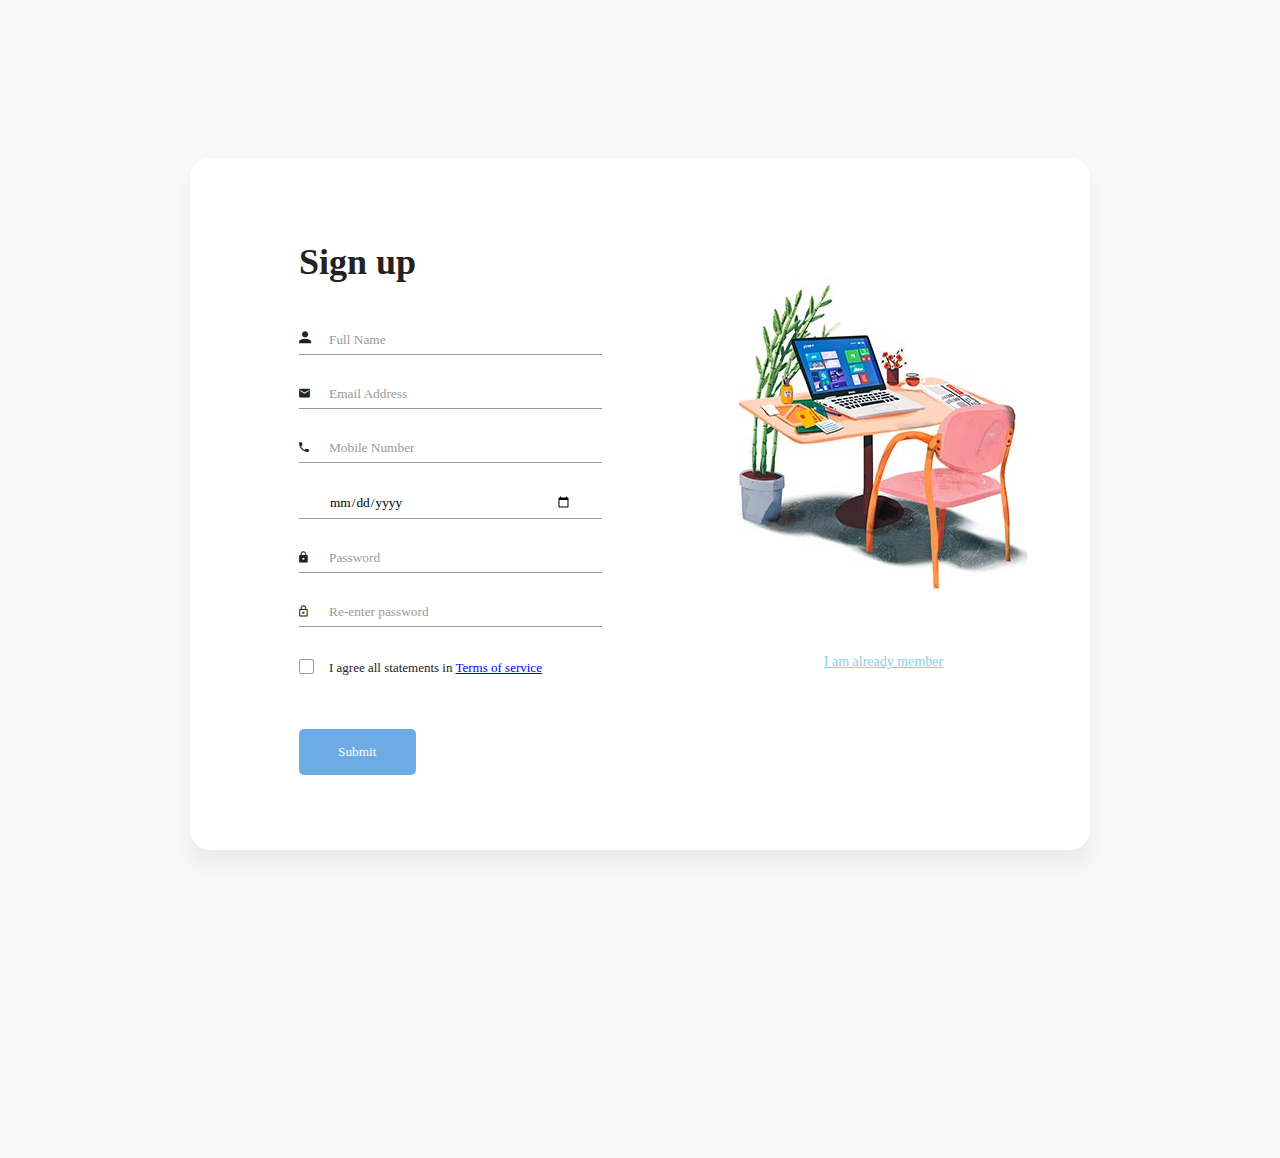
==== commit d6e1b03e: "Update index.html" ====
--- a/index.html
+++ b/index.html
@@ -36,7 +36,7 @@
                                 <input type="number" name="number" id="number" placeholder="Mobile Number"/>
                             </div>
                             <div class="form-group">
-                                <label for="date"><i class="zmdi zmdi-calendar"></i></label>
+                                <label for="date"><i class=""></i></label>
                                 <input type="date"   name="date" id="date" placeholder="Date of birth" />
                             </div>
                             <div class="form-group">
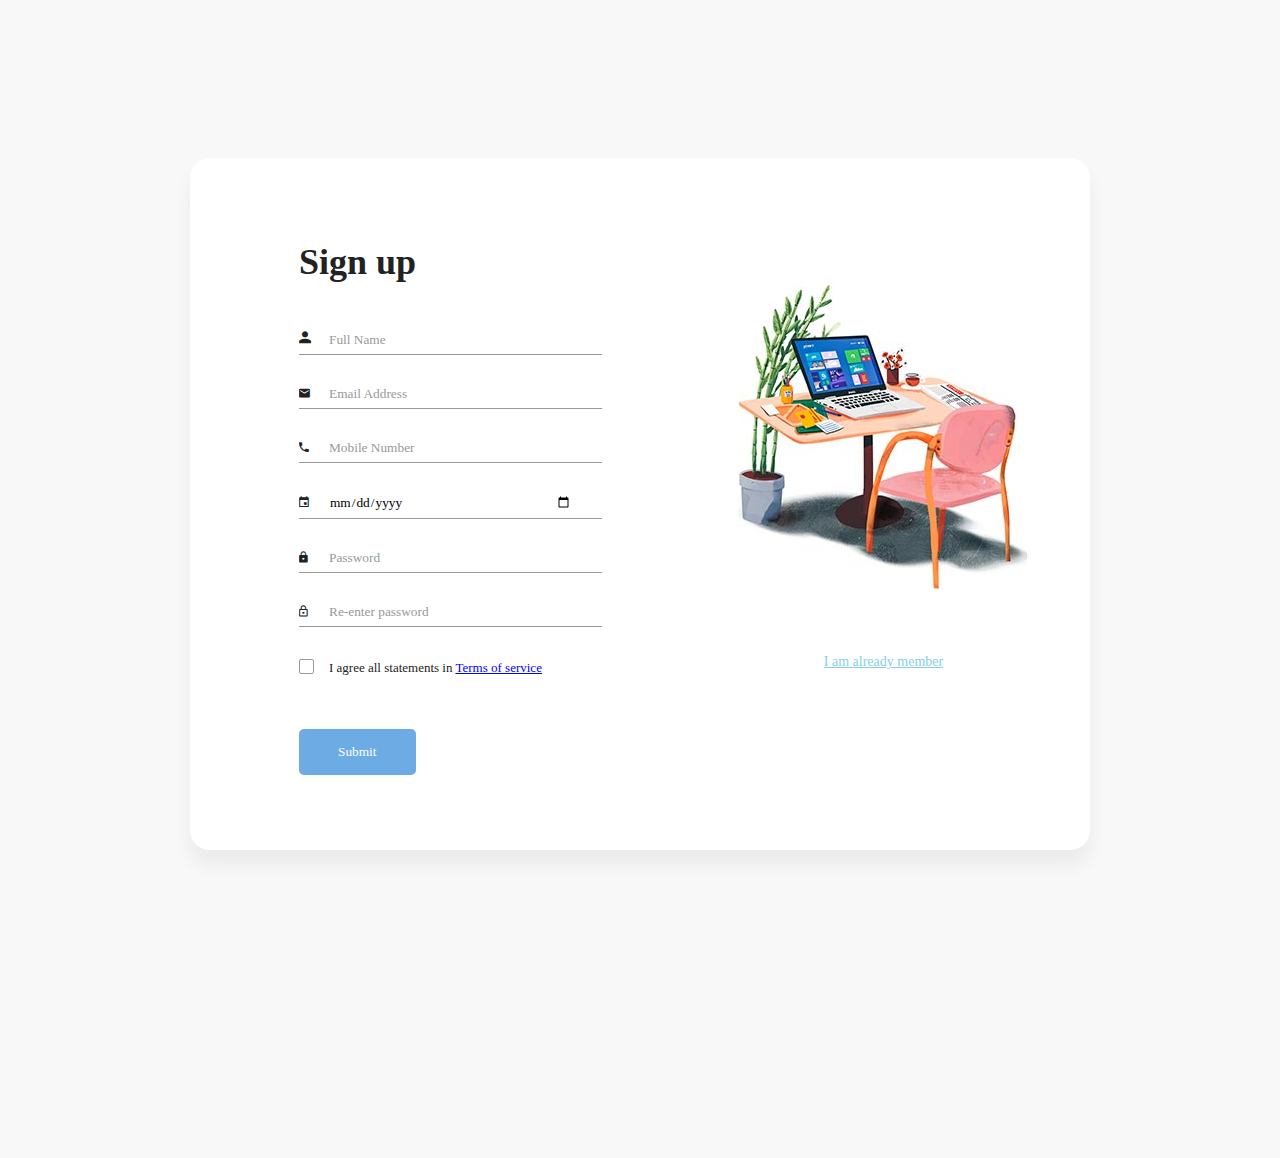
==== commit c351f008: "Update index.html" ====
--- a/index.html
+++ b/index.html
@@ -36,7 +36,7 @@
                                 <input type="number" name="number" id="number" placeholder="Mobile Number"/>
                             </div>
                             <div class="form-group">
-                                <label for="date"><i class=""></i></label>
+                                <label for="date"><i class="zmdi zmdi-calendar"></i></label>
                                 <input type="date"   name="date" id="date" placeholder="Date of birth" />
                             </div>
                             <div class="form-group">
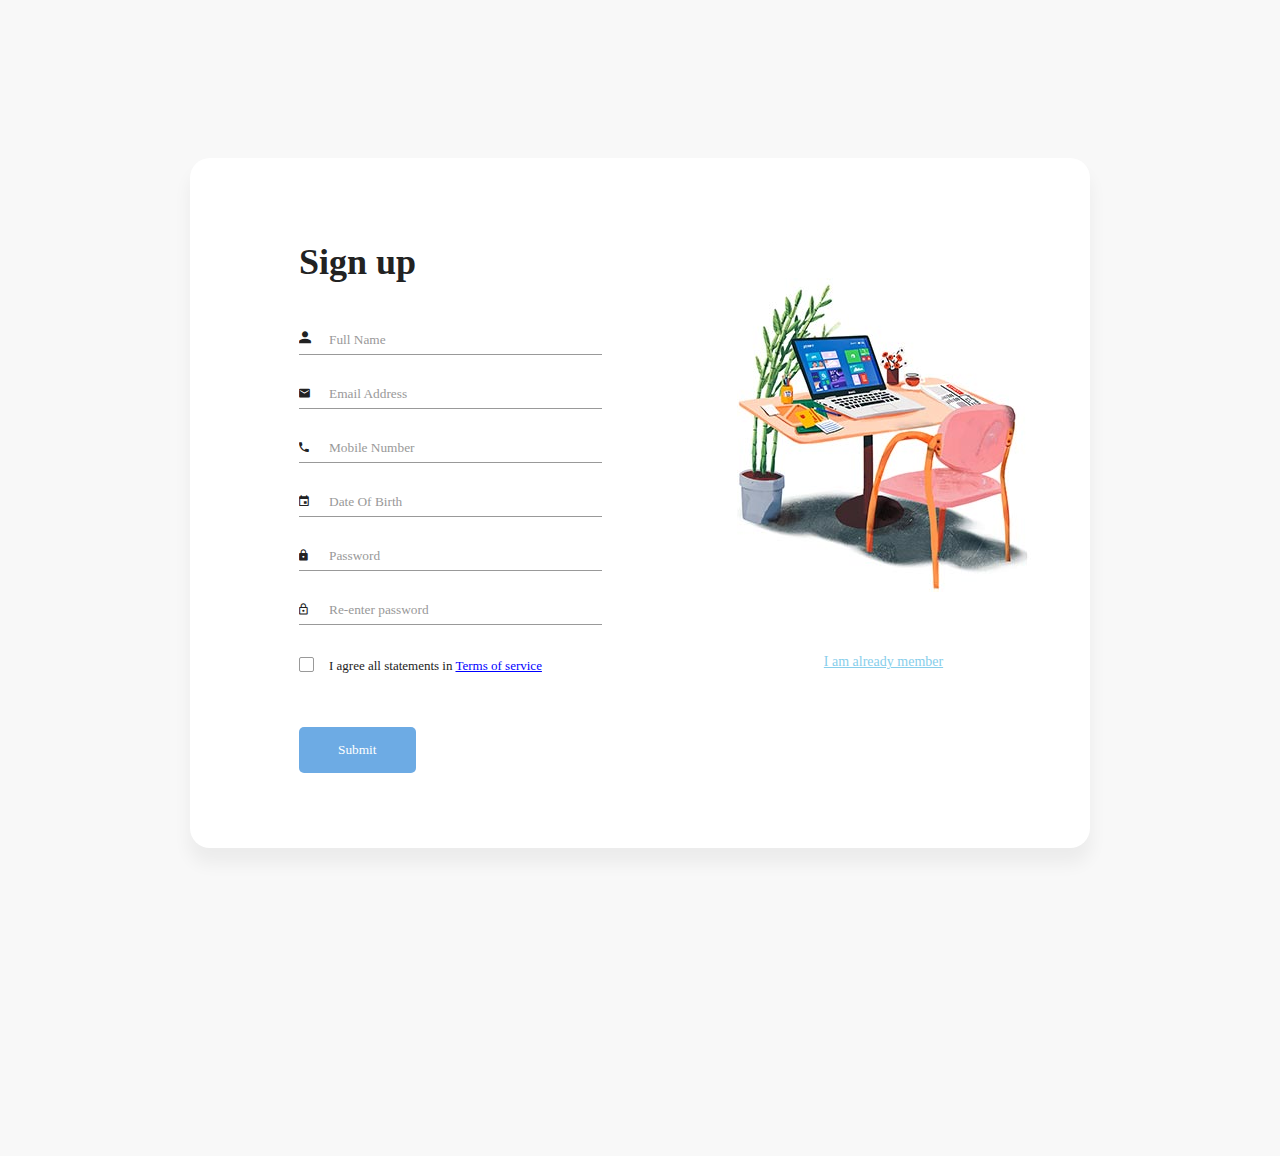
==== commit e40bf679: "Update index.html" ====
--- a/index.html
+++ b/index.html
@@ -37,7 +37,7 @@
                             </div>
                             <div class="form-group">
                                 <label for="date"><i class="zmdi zmdi-calendar"></i></label>
-                                <input type="date"   name="date" id="date" placeholder="Date of birth" />
+                                <input type="text"   name="date" id="date"  placeholder="Date Of Birth" onfocus="(this.type='date')"   />
                             </div>
                             <div class="form-group">
                                 <label for="pass"><i class="zmdi zmdi-lock"></i></label>
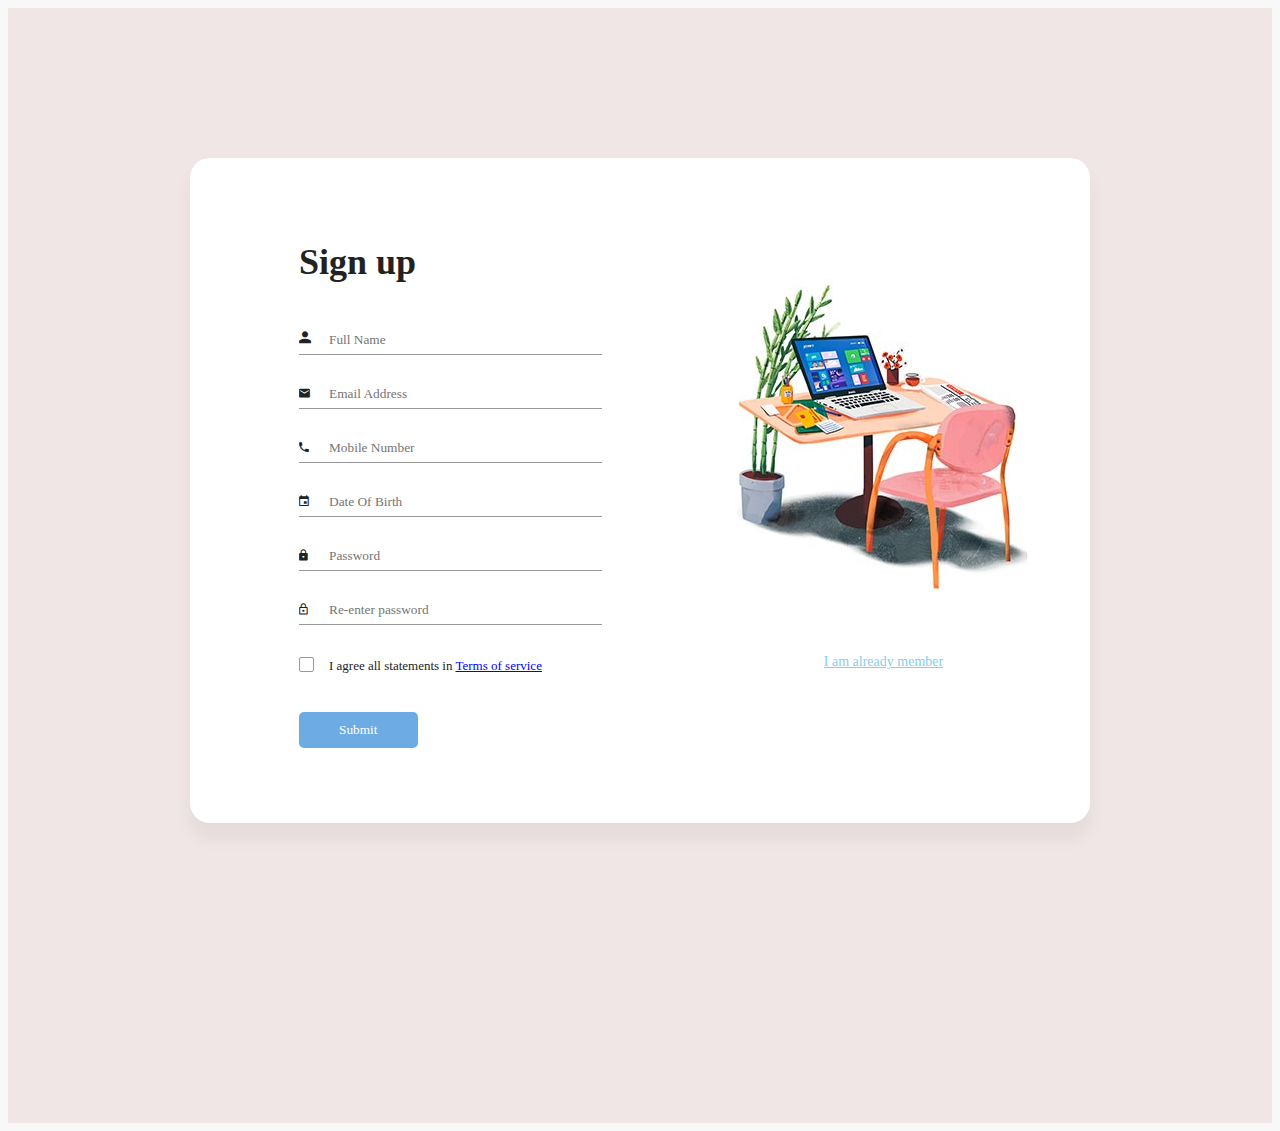
==== commit 24a0c50d: "Update index.html" ====
--- a/index.html
+++ b/index.html
@@ -10,7 +10,7 @@
     <link rel="stylesheet" href="fonts/material-icon/css/material-design-iconic-font.min.css">
     
     
-    <link rel="stylesheet" href="css/style.css">
+    <link rel="stylesheet" href="css/styles.css">
    
 </head>
 <body>
@@ -37,7 +37,7 @@
                             </div>
                             <div class="form-group">
                                 <label for="date"><i class="zmdi zmdi-calendar"></i></label>
-                                <input type="text"   name="date" id="date"  placeholder="Date Of Birth" onfocus="(this.type='date')"   />
+                                <input type="text"   name="date" id="date"  placeholder="Date Of Birth" onfocus="(this.type='date')"  onblur="(this.type='text')"   />
                             </div>
                             <div class="form-group">
                                 <label for="pass"><i class="zmdi zmdi-lock"></i></label>
@@ -96,25 +96,25 @@
         else if (number.value == "") 
         {
         alert("Please enter your mobile.");
-            email.focus();
+            number.focus();
             event.preventDefault();
         }
         else if (number.value.length>10) 
         {
         alert("Please enter a valid mobile number.");
-            email.focus();
+            number.focus();
             event.preventDefault();
         }
         else if (number.value.length<10) 
         {
         alert("Please enter a valid mobile number.");
-            email.focus();
+            number.focus();
             event.preventDefault();
         }
         else if (date.value == "") 
         {
         alert("Please enter date of birth.");
-            email.focus();
+            date.focus();
             event.preventDefault();
         }
         else if (password.value == "") 
@@ -132,7 +132,7 @@
        else if(password.value.length<6)
         {
             alert("Password length must be atleast 8 characters");
-            repassword.focus(); 
+            password.focus(); 
             event.preventDefault(); 
         }
         else if(password.value!=repassword.value)  
@@ -143,8 +143,8 @@
         }
         else if(!terms.checked)
         {
-            alert('Please accept the terms & service');
-            repassword.focus(); 
+            alert('Please accept the terms of service');
+            terms.focus(); 
             event.preventDefault();
         }
        else
--- a/css/styles.css
+++ b/css/styles.css
@@ -0,0 +1,386 @@
+/* @extend display-flex; */
+display-flex, .display-flex, .display-flex-center, .signup-content, .signin-content, .social-login, .socials {
+  display: flex;
+  }
+
+/* @extend list-type-ulli; */
+list-type-ulli, .socials {
+  list-style-type: none;
+  margin: 0;
+  padding: 0; }
+
+/* poppins-300 - latin */
+
+  /* Legacy iOS */ 
+a:focus, a:active {
+  text-decoration: none;
+  outline: none;
+  transition: all 300ms ease 0s;
+  }
+
+input, select, textarea {
+  outline: none;
+  appearance: unset !important;
+  }
+
+input::-webkit-outer-spin-button, input::-webkit-inner-spin-button {
+  appearance: none !important;
+ 
+  margin: 0; }
+
+input:focus, select:focus, textarea:focus {
+  outline: none;
+  box-shadow: none !important;
+  }
+
+input[type=checkbox] {
+  appearance: checkbox !important;
+ }
+
+
+img {
+  max-width: 100%;
+  height: auto; }
+
+figure {
+  margin: 0; }
+
+p {
+  margin-bottom: 0px;
+  font-size: 15px;
+  color: #777; }
+
+h2 {
+  line-height: 1.66;
+  margin: 0;
+  padding: 0;
+  font-weight: bold;
+  color: #222;
+  font-family: Poppins;
+  font-size: 36px; }
+
+.main {
+  background: #f1e6e6;
+  padding: 150px 0; }
+
+.clear {
+  clear: both; }
+
+body {
+  font-size: 13px;
+  line-height: 1.8;
+  color: #222;
+  background: #f8f8f8;
+  font-weight: 400;
+  font-family: Poppins; }
+
+.container {
+  
+  width: 900px;
+  background: #fff;
+  margin: 0 auto;
+  box-shadow: 0px 15px 16.83px 0.17px rgba(0, 0, 0, 0.05);
+  
+  border-radius: 20px;
+   }
+
+.display-flex {
+  justify-content: space-between;
+  
+  align-items: center;
+ }
+
+.display-flex-center {
+  justify-content: center;
+  
+  align-items: center;
+  }
+
+.position-center {
+  position: absolute;
+  top: 50%;
+  left: 50%;
+  transform: translate(-50%, -50%);
+  }
+
+.signup {
+  margin-bottom: 150px; }
+
+.signup-content {
+  padding: 75px 0; }
+
+.signup-form, .signup-image, .signin-form, .signin-image {
+  width: 50%;
+  overflow: hidden; }
+
+.signup-image {
+  margin: 0 55px; }
+
+.form-title {
+  margin-bottom: 33px; }
+
+.signup-image {
+  margin-top: 45px; }
+
+figure {
+  margin-bottom: 50px;
+  text-align: center; }
+
+.form-submit {
+  display: inline-block;
+  background: #6dabe4;
+  color: #fff;
+  border-bottom: none;
+  width: auto;
+  padding: 10px 40px;
+  border-radius: 5px;
+ 
+  margin-top: 10px;
+  cursor: pointer; }
+  .form-submit:hover {
+    background: #4292dc; }
+
+#signin {
+  margin-top: 16px; }
+
+.signup-image-link {
+  font-size: 14px;
+  color: skyblue;
+  display: block;
+  text-align: center; }
+
+.term-service {
+  font-size: 13px;
+  color: blue; }
+
+.signup-form {
+  margin-left: 75px;
+  margin-right: 75px;
+  padding-left: 34px; }
+
+.register-form {
+  width: 100%; }
+
+.form-group {
+  position: relative;
+  margin-bottom: 25px;
+  overflow: hidden; }
+  .form-group:last-child {
+    margin-bottom: 0px; }
+
+input {
+  width: 100%;
+  display: block;
+  border: none;
+  border-bottom: 1px solid #999;
+  padding: 6px 30px;
+  font-family: Poppins;
+  box-sizing: border-box; }
+ 
+  input:focus {
+    border-bottom: 1px solid #222; }
+   
+
+input[type=checkbox]:not(old) {
+  width: 2em;
+  margin: 0;
+  padding: 0;
+  font-size: 1em;
+  display: none; }
+
+input[type=checkbox]:not(old) + label {
+  display: inline-block;
+  line-height: 1.5em;
+  margin-top: 6px; }
+
+input[type=checkbox]:not(old) + label > span {
+  display: inline-block;
+  width: 13px;
+  height: 13px;
+  margin-right: 15px;
+  margin-bottom: 3px;
+  border: 1px solid #999;
+  border-radius: 2px;
+  
+  background: white;
+  
+  background-image: linear-gradient(white, white);
+  vertical-align: bottom; }
+
+input[type=checkbox]:not(old):checked + label > span {
+ 
+  background-image: linear-gradient(white, white); }
+
+input[type=checkbox]:not(old):checked + label > span:before {
+  content: '\f26b';
+  display: block;
+  color: #222;
+  font-size: 11px;
+  line-height: 1.2;
+  text-align: center;
+  font-family: 'Material-Design-Iconic-Font';
+  font-weight: bold; }
+
+.agree-term {
+  display: inline-block;
+  width: auto; }
+
+label {
+  position: absolute;
+  left: 0;
+  top: 50%;
+  transform: translateY(-50%);
+ 
+  color: #222; }
+
+.label-has-error {
+  top: 22%; }
+
+label.error {
+  position: relative;
+  background: url("../images/unchecked.gif") no-repeat;
+  background-position-y: 3px;
+  padding-left: 20px;
+  display: block;
+  margin-top: 20px; }
+
+label.valid {
+  display: block;
+  position: absolute;
+  right: 0;
+  left: auto;
+  margin-top: -6px;
+  width: 20px;
+  height: 20px;
+  background: transparent; }
+  label.valid:after {
+    font-family: 'Material-Design-Iconic-Font';
+    content: '\f269';
+    width: 100%;
+    height: 100%;
+    position: absolute;
+    /* right: 0; */
+    font-size: 16px;
+    color: green; }
+
+.label-agree-term {
+  position: relative;
+  top: 0%;
+  transform: translateY(0);
+  }
+
+.material-icons-name {
+  font-size: 18px; }
+
+.signin-content {
+  padding-top: 67px;
+  padding-bottom: 87px; }
+
+.social-login {
+  align-items: center;
+ 
+  margin-top: 80px; }
+
+.social-label {
+  display: inline-block;
+  margin-right: 15px; }
+
+.socials li {
+  padding: 5px; }
+  .socials li:last-child {
+    margin-right: 0px; }
+  .socials li a {
+    text-decoration: none; }
+    .socials li a i {
+      width: 30px;
+      height: 30px;
+      color: #fff;
+      font-size: 14px;
+      border-radius: 5px;
+    
+      transform: translateZ(0);
+      
+      transition-duration: 0.3s;
+     
+      transition-property: transform;
+      
+      transition-timing-function: ease-out; }
+  .socials li:hover a i {
+    
+    transform: scale(1.3) translateZ(0); }
+
+.zmdi-facebook {
+  background: #3b5998; }
+
+.zmdi-twitter {
+  background: #1da0f2; }
+
+.zmdi-google {
+  background: #e72734; }
+
+.signin-form {
+  margin-right: 90px;
+  margin-left: 80px; }
+
+.signin-image {
+  margin-left: 110px;
+  margin-right: 20px;
+  margin-top: 10px; }
+
+@media screen and (max-width: 1200px) {
+  .container {
+    width: calc( 100% - 30px);
+    max-width: 100%; } }
+@media screen and (min-width: 1024px) {
+  .container {
+    max-width: 1200px; } }
+    @media screen and (max-width: 768px) {
+      .signup-content, .signin-content {
+        flex-direction: column;
+       
+        justify-content: center;
+         }
+
+  .signup-form {
+    margin-left: 0px;
+    margin-right: 0px;
+    padding-left: 0px;
+    /* box-sizing: border-box; */
+    padding: 0 30px; }
+
+  .signin-image {
+    margin-left: 0px;
+    margin-right: 0px;
+    margin-top: 50px;
+    order: 2;
+    }
+
+  .signup-form, .signup-image, .signin-form, .signin-image {
+    width: auto; }
+
+  .social-login {
+    justify-content: center;
+   }
+
+  .form-button {
+    text-align: center; }
+
+  .signin-form {
+    order: 1;
+   
+    margin-right: 0px;
+    margin-left: 0px;
+    padding: 0 30px; }
+
+  .form-title {
+    text-align: center; } }
+@media screen and (max-width: 400px) {
+  .social-login {
+    flex-direction: column;
+     }
+
+  .social-label {
+    margin-right: 0px;
+    margin-bottom: 10px; } }
+
+
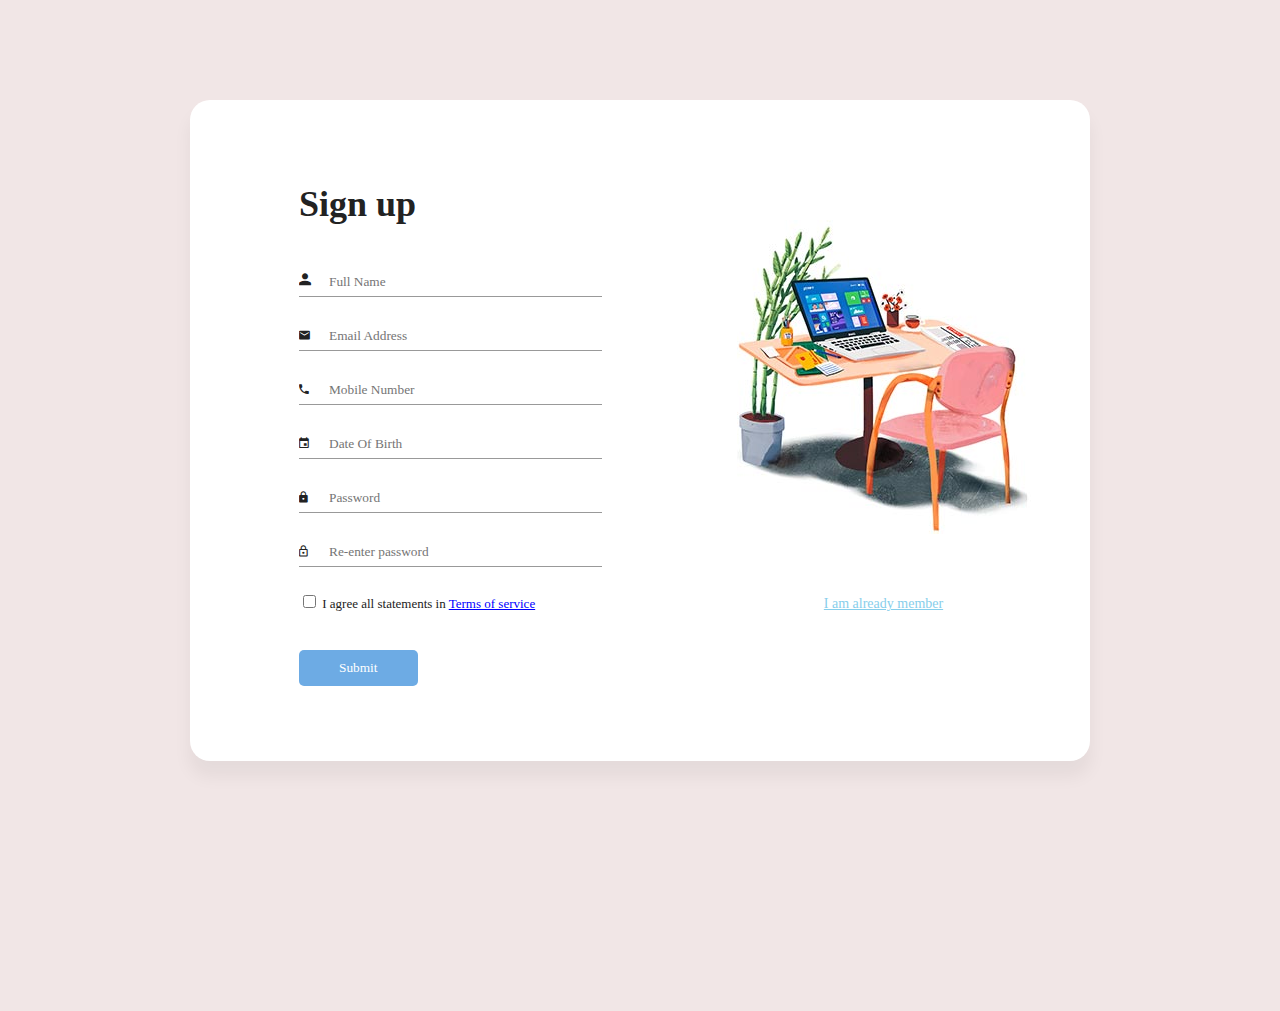
==== commit ab36246d: "Update index.html" ====
--- a/index.html
+++ b/index.html
@@ -10,7 +10,7 @@
     <link rel="stylesheet" href="fonts/material-icon/css/material-design-iconic-font.min.css">
     
     
-    <link rel="stylesheet" href="css/styles.css">
+    <link rel="stylesheet" href="css/style.css">
    
 </head>
 <body>
@@ -33,7 +33,7 @@
                             </div>
                             <div class="form-group">
                                 <label for="number"><i class="zmdi zmdi-phone"></i></label>
-                                <input type="number" name="number" id="number" placeholder="Mobile Number"/>
+                                <input type="text name="number" id="number" placeholder="Mobile Number"/>
                             </div>
                             <div class="form-group">
                                 <label for="date"><i class="zmdi zmdi-calendar"></i></label>
--- a/css/style.css
+++ b/css/style.css
@@ -0,0 +1,270 @@
+/* @extend display-flex; */
+display-flex, .display-flex, .display-flex-center, .signup-content, .signin-content, .social-login, .socials {
+  display: flex;
+  }
+/* @extend list-type-ulli; */
+list-type-ulli, .socials {
+  list-style-type: none;
+  margin: 0;
+  padding: 0; 
+}
+ input, select, textarea {
+  outline: none;
+  appearance: unset !important;
+  }
+input:focus, select:focus, textarea:focus {
+  outline: none;
+  box-shadow: none !important;
+  }
+input[type=checkbox] {
+  appearance: checkbox !important;
+ }
+img {
+  max-width: 100%;
+  height: auto; 
+}
+figure {
+  margin: 0;
+ }
+p {
+  margin-bottom: 0px;
+  font-size: 15px;
+  color: #777; 
+}
+h2 {
+  line-height: 1.66;
+  margin: 0;
+  padding: 0;
+  font-weight: bold;
+  color: #222;
+  font-family: Poppins;
+  font-size: 36px;
+ }
+.main {
+  background: #f1e6e6;
+  padding: 100px 0; 
+}
+body {
+  font-size: 13px;
+  line-height: 1.8;
+  color: #222;
+  background: #f8f8f8;
+  font-weight: 400;
+  font-family: Poppins; 
+margin: 0;
+}
+.container {
+  width: 900px;
+  background: #fff;
+  margin:0 auto;
+  box-shadow: 0px 15px 16.83px 0.17px rgba(0, 0, 0, 0.05);
+  border-radius: 20px;
+   }
+.display-flex {
+  justify-content: space-between;
+  align-items: center;
+ }
+.display-flex-center {
+  justify-content: center;
+  align-items: center;
+  }
+.position-center {
+  position: absolute;
+  top: 50%;
+  left: 50%;
+  transform: translate(-50%, -50%);
+  }
+.signup {
+  margin-bottom: 150px;
+ }
+.signup-content {
+  padding: 75px 0;
+ }
+.signup-form, .signup-image, .signin-form, .signin-image {
+  width: 50%;
+  }
+.signup-image {
+  margin: 0 55px; 
+}
+.form-title {
+  margin-bottom: 33px;
+ }
+.signup-image {
+  margin-top: 45px; 
+}
+figure {
+  margin-bottom: 50px;
+  text-align: center;
+ }
+.form-submit {
+  display: inline-block;
+  background: #6dabe4;
+  color: #fff;
+  border-bottom: none;
+  width: auto;
+  padding: 10px 40px;
+  border-radius: 5px;
+  margin-top: 10px;
+  cursor: pointer;
+ }
+  .form-submit:hover {
+    background: #4292dc; 
+  }
+#signin {
+  margin-top: 16px;
+ }
+.signup-image-link {
+  font-size: 14px;
+  color: skyblue;
+  display: block;
+  text-align: center;
+ }
+.term-service {
+  font-size: 13px;
+  color: blue;
+ }
+.signup-form {
+  margin-left: 75px;
+  margin-right: 75px;
+  padding-left: 34px;
+ }
+.register-form {
+  width: 100%;
+ }
+.form-group {
+  position: relative;
+  margin-bottom: 25px;
+  overflow: hidden;
+ }
+  .form-group:last-child {
+    margin-bottom: 0px; 
+  }
+input {
+  width: 100%;
+  display: block;
+  border: none;
+  border-bottom: 1px solid #999;
+  padding: 6px 30px;
+  font-family: Poppins;
+  box-sizing: border-box; 
+}
+ input:focus {
+    border-bottom: 1px solid #222; 
+  }
+   .agree-term {
+  display: inline-block;
+  width: auto;
+ }
+label {
+  position: absolute;
+  left: 0;
+  top: 50%;
+  transform: translateY(-50%);
+ color: #222;
+ }
+.label-agree-term {
+  position: relative;
+  top: 0%;
+  transform: translateY(0);
+  }
+.material-icons-name {
+  font-size: 18px;
+ }
+.signin-content {
+  padding-top: 67px;
+  padding-bottom: 87px;
+ }
+.social-login {
+  align-items: center;
+ margin-top: 80px; 
+}
+.social-label {
+  display: inline-block;
+  margin-right: 15px;
+ }
+.socials li {
+  padding: 5px;
+ }
+  .socials li:last-child {
+    margin-right: 0px;
+   }
+  .socials li a {
+    text-decoration: none;
+   }
+    .socials li a i {
+      width: 30px;
+      height: 30px;
+      color: #fff;
+      font-size: 14px;
+      border-radius: 5px;
+    transform: translateZ(0);
+      transition-duration: 0.3s;
+     transition-property: transform;
+      transition-timing-function: ease-out;
+     }
+  .socials li:hover a i {
+    transform: scale(1.3) translateZ(0); }
+.zmdi-facebook {
+  background: #3b5998; }
+.zmdi-twitter {
+  background: #1da0f2; }
+.zmdi-google {
+  background: #e72734; }
+.signin-form {
+  margin-right: 90px;
+  margin-left: 80px; 
+}
+.signin-image {
+  margin-left: 110px;
+  margin-right: 20px;
+  margin-top: 10px; 
+}
+@media screen and (max-width: 1200px) {
+  .container {
+    width: calc( 100% - 30px);
+    max-width: 100%; } 
+  }
+@media screen and (min-width: 1024px) {
+  .container {
+    max-width: 1200px; }
+   }
+    @media screen and (max-width: 768px) {
+      .signup-content, .signin-content {
+        flex-direction: column;
+       justify-content: center;
+         }
+         .signup-form {
+    margin-left: 0px;
+    margin-right: 0px;
+    padding-left: 0px;
+    padding: 0 30px; }
+.signin-image {
+    margin-left: 0px;
+    margin-right: 0px;
+    margin-top: 50px;
+    order: 2;
+    }
+.signup-form, .signup-image, .signin-form, .signin-image {
+    width: auto; }
+.social-login {
+    justify-content: center;
+   }
+.form-button {
+    text-align: center; }
+.signin-form {
+    order: 1;
+   margin-right: 0px;
+    margin-left: 0px;
+    padding: 0 30px; }
+    .form-title {
+    text-align: center; } }
+@media screen and (max-width: 400px) {
+  .social-login {
+    flex-direction: column;
+     }
+.social-label {
+    margin-right: 0px;
+    margin-bottom: 10px; } 
+  }
+
+
